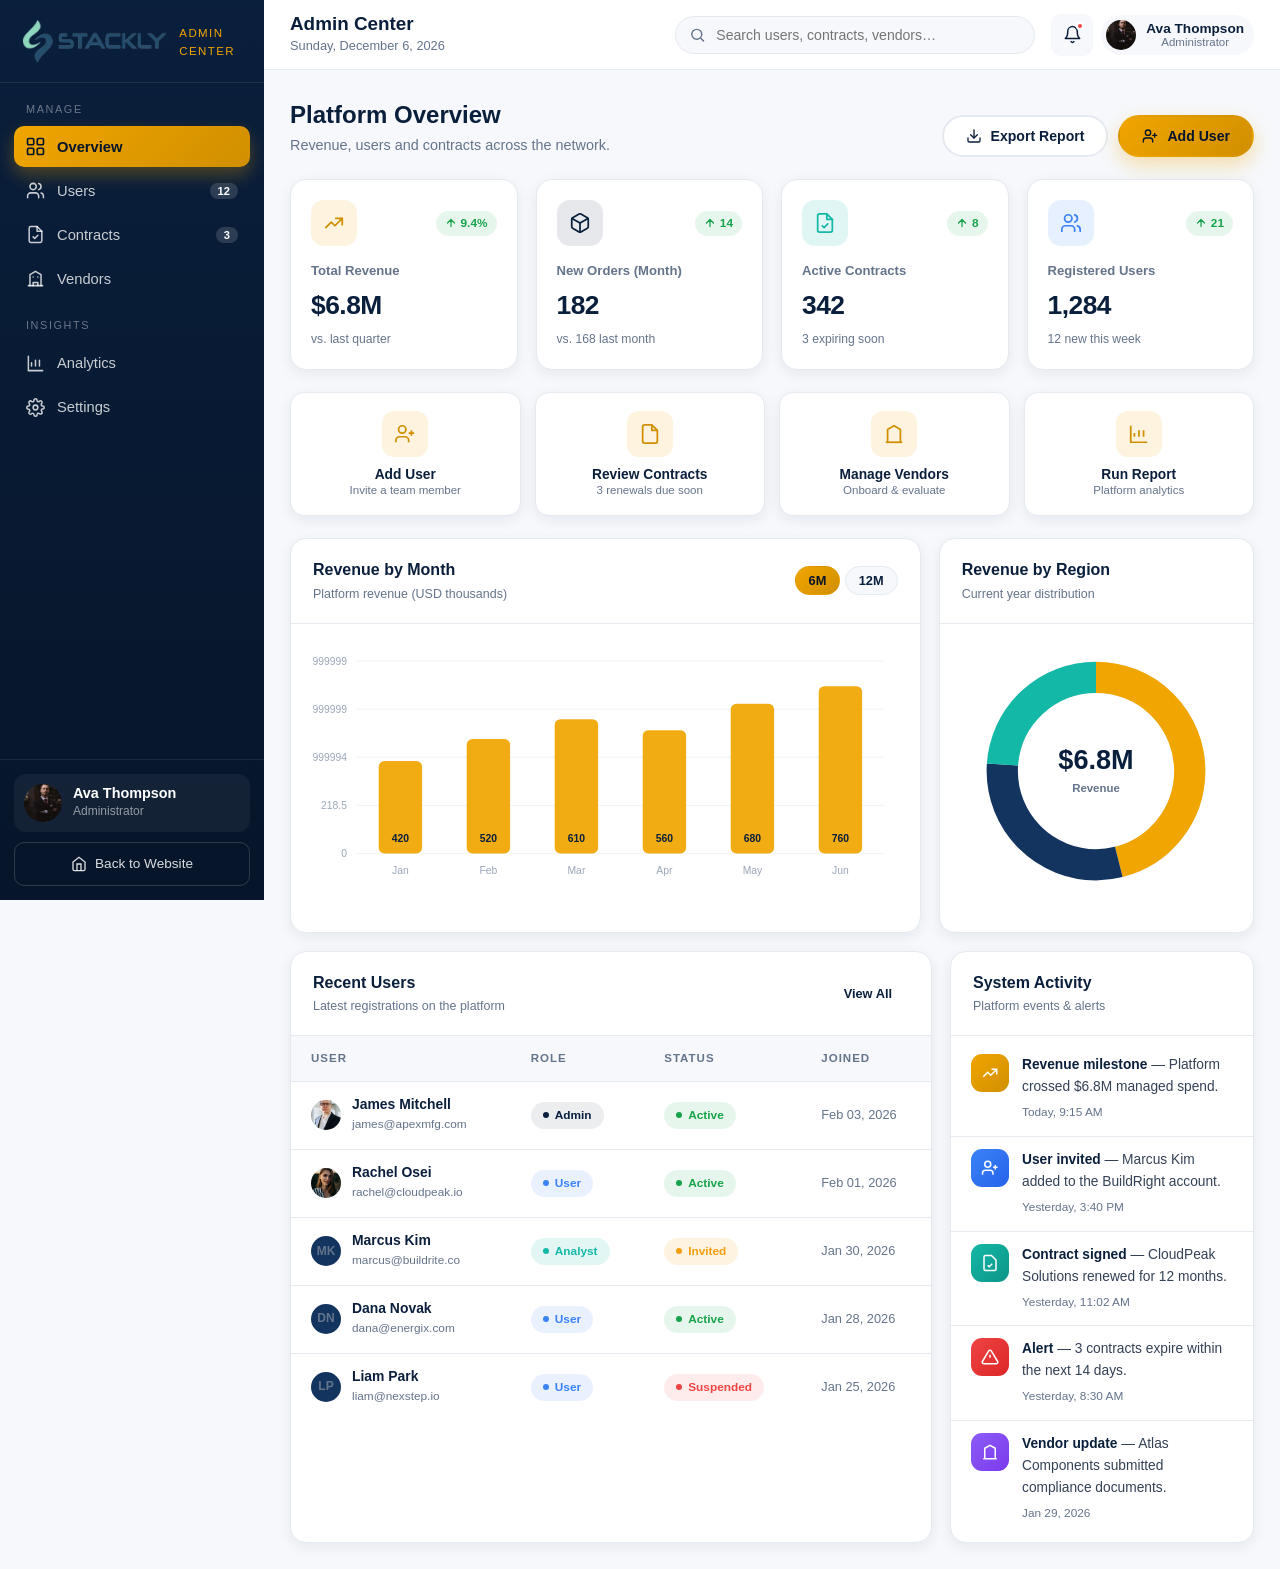
==== admin-dashboard.html @ 4edb1f7b "Add files via upload" ====
<!DOCTYPE html>
<html lang="en">
<head>
  <meta charset="UTF-8">
  <meta name="viewport" content="width=device-width, initial-scale=1.0">
  <title>Admin Dashboard | Stackly</title>
  <meta name="description" content="Stackly admin dashboard — manage users, contracts, vendors and platform analytics.">
  <link rel="stylesheet" href="css/dashboard.css">
</head>
<body class="dash-body" data-role="admin">

  <!-- ===== Sidebar ===== -->
  <aside class="dash-sidebar" id="sidebar">
    <a href="index.html" class="sidebar-brand">
      <img src="assets/logo.webp" alt="Stackly">
      <span class="brand-txt"><span>Admin Center</span></span>
    </a>

    <nav class="sidebar-scroll" aria-label="Admin navigation">
      <p class="side-nav-label">Manage</p>

      <button type="button" class="side-nav-item active" data-page="overview">
        <svg viewBox="0 0 24 24"><rect x="3" y="3" width="7" height="7" rx="1.5"/><rect x="14" y="3" width="7" height="7" rx="1.5"/><rect x="14" y="14" width="7" height="7" rx="1.5"/><rect x="3" y="14" width="7" height="7" rx="1.5"/></svg>
        Overview
      </button>

      <button type="button" class="side-nav-item" data-page="users">
        <svg viewBox="0 0 24 24"><path d="M16 21v-2a4 4 0 0 0-4-4H6a4 4 0 0 0-4 4v2"/><circle cx="9" cy="7" r="4"/><path d="M22 21v-2a4 4 0 0 0-3-3.87"/><path d="M16 3.13a4 4 0 0 1 0 7.75"/></svg>
        Users
        <span class="nav-badge">12</span>
      </button>

      <button type="button" class="side-nav-item" data-page="contracts">
        <svg viewBox="0 0 24 24"><path d="M14 2H6a2 2 0 0 0-2 2v16a2 2 0 0 0 2 2h12a2 2 0 0 0 2-2V8z"/><path d="M14 2v6h6"/><path d="M9 15l2 2 4-4"/></svg>
        Contracts
        <span class="nav-badge">3</span>
      </button>

      <button type="button" class="side-nav-item" data-page="vendors">
        <svg viewBox="0 0 24 24"><path d="M3 21h18"/><path d="M5 21V7l7-4 7 4v14"/><path d="M9 21v-4h6v4"/><path d="M9 10h.01M15 10h.01"/></svg>
        Vendors
      </button>

      <p class="side-nav-label">Insights</p>

      <button type="button" class="side-nav-item" data-page="analytics">
        <svg viewBox="0 0 24 24"><path d="M3 3v18h18"/><path d="M7 15v-4M12 15V8M17 15v-7"/></svg>
        Analytics
      </button>

      <button type="button" class="side-nav-item" data-page="settings">
        <svg viewBox="0 0 24 24"><circle cx="12" cy="12" r="3"/><path d="M19.4 15a1.65 1.65 0 0 0 .33 1.82l.06.06a2 2 0 1 1-2.83 2.83l-.06-.06a1.65 1.65 0 0 0-1.82-.33 1.65 1.65 0 0 0-1 1.51V21a2 2 0 1 1-4 0v-.09A1.65 1.65 0 0 0 9 19.4a1.65 1.65 0 0 0-1.82.33l-.06.06a2 2 0 1 1-2.83-2.83l.06-.06a1.65 1.65 0 0 0 .33-1.82 1.65 1.65 0 0 0-1.51-1H3a2 2 0 1 1 0-4h.09A1.65 1.65 0 0 0 4.6 9a1.65 1.65 0 0 0-.33-1.82l-.06-.06a2 2 0 1 1 2.83-2.83l.06.06a1.65 1.65 0 0 0 1.82.33H9a1.65 1.65 0 0 0 1-1.51V3a2 2 0 1 1 4 0v.09a1.65 1.65 0 0 0 1 1.51 1.65 1.65 0 0 0 1.82-.33l.06-.06a2 2 0 1 1 2.83 2.83l-.06.06a1.65 1.65 0 0 0-.33 1.82V9a1.65 1.65 0 0 0 1.51 1H21a2 2 0 1 1 0 4h-.09a1.65 1.65 0 0 0-1.51 1z"/></svg>
        Settings
      </button>
    </nav>

    <div class="sidebar-foot">
      <div class="sidebar-user">
        <span class="avatar"><img src="assets/team-3.webp" alt="Ava Thompson"></span>
        <div>
          <div class="u-name">Ava Thompson</div>
          <div class="u-role">Administrator</div>
        </div>
      </div>
      <a href="index.html" class="back-site">
        <svg viewBox="0 0 24 24"><path d="M3 9l9-7 9 7v11a2 2 0 0 1-2 2H5a2 2 0 0 1-2-2z"/><path d="M9 22V12h6v10"/></svg>
        Back to Website
      </a>
    </div>
  </aside>
  <div class="sidebar-backdrop" id="sidebarBackdrop"></div>

  <!-- ===== Main ===== -->
  <div class="dash-main">

    <!-- ===== Topbar ===== -->
    <header class="dash-topbar">
      <button type="button" class="topbar-menu-btn" id="menuToggle" aria-label="Toggle menu">
        <svg viewBox="0 0 24 24"><path d="M3 6h18M3 12h18M3 18h18"/></svg>
      </button>

      <div class="topbar-title">
        <h1>Admin Center</h1>
        <p id="todayDate">Platform management &amp; oversight.</p>
      </div>

      <div class="topbar-search">
        <svg viewBox="0 0 24 24"><circle cx="11" cy="11" r="7"/><path d="m21 21-4.35-4.35"/></svg>
        <input type="text" placeholder="Search users, contracts, vendors&hellip;">
      </div>

      <div class="topbar-actions">

        <div class="dropdown">
          <button type="button" class="icon-btn" data-dropdown="notifDropdown" aria-label="Notifications">
            <svg viewBox="0 0 24 24"><path d="M18 8a6 6 0 0 0-12 0c0 7-3 9-3 9h18s-3-2-3-9"/><path d="M13.73 21a2 2 0 0 1-3.46 0"/></svg>
            <span class="dot-indicator"></span>
          </button>

          <div class="dropdown-panel" id="notifDropdown">
            <div class="dropdown-head">
              <b>Notifications</b>
              <button type="button">Mark all read</button>
            </div>
            <div class="dropdown-list">
              <div class="dropdown-item">
                <span class="d-icon red"><svg viewBox="0 0 24 24" fill="none" stroke="currentColor" stroke-width="2.5" stroke-linecap="round" stroke-linejoin="round" aria-hidden="true"><circle cx="12" cy="12" r="9"/><path d="M12 8v4M12 16h.01"/></svg></span>
                <div class="d-text"><p>3 contracts expiring soon</p><span>Renewal within the next 14 days.</span></div>
                <span class="d-time">1h ago</span>
              </div>
              <div class="dropdown-item">
                <span class="d-icon gold"><svg viewBox="0 0 24 24" fill="currentColor" stroke="currentColor" stroke-width="0" stroke-linecap="round" stroke-linejoin="round" aria-hidden="true"><path d="M12 17.27 18.18 21l-1.64-7.03L22 9.24l-7.19-.61L12 2 9.19 8.63 2 9.24l5.46 4.73L5.82 21z"/></svg></span>
                <div class="d-text"><p>12 new user signups</p><span>Two requested Admin access.</span></div>
                <span class="d-time">4h ago</span>
              </div>
              <div class="dropdown-item">
                <span class="d-icon blue"><svg viewBox="0 0 24 24" fill="none" stroke="currentColor" stroke-width="2.5" stroke-linecap="round" stroke-linejoin="round" aria-hidden="true"><circle cx="12" cy="12" r="9"/><path d="M12 8v4M12 16h.01"/></svg></span>
                <div class="d-text"><p>Vendor review pending</p><span>Atlas Components submitted documents.</span></div>
                <span class="d-time">8h ago</span>
              </div>
              <div class="dropdown-item">
                <span class="d-icon teal"><svg viewBox="0 0 24 24" fill="none" stroke="currentColor" stroke-width="3" stroke-linecap="round" stroke-linejoin="round" aria-hidden="true"><path d="M20 6 9 17l-5-5"/></svg></span>
                <div class="d-text"><p>Weekly report generated</p><span>Revenue summary is ready to view.</span></div>
                <span class="d-time">1d ago</span>
              </div>
            </div>
            <div class="dropdown-foot"><a href="#" data-page="analytics">Open analytics</a></div>
          </div>
        </div>

        <div class="dropdown">
          <button type="button" class="profile-btn" data-dropdown="profileDropdown" aria-label="Account menu">
            <span class="avatar sm"><img src="assets/team-3.webp" alt="Ava Thompson"></span>
            <span>
              <span class="p-name">Ava Thompson</span>
              <span class="p-role" style="display:block;">Administrator</span>
            </span>
          </button>

          <div class="dropdown-panel profile-menu" id="profileDropdown">
            <button type="button" class="profile-menu-item" data-page="settings">
              <svg viewBox="0 0 24 24"><circle cx="12" cy="8" r="4"/><path d="M4 21c0-4 3.6-6 8-6s8 2 8 6"/></svg>
              My Profile
            </button>
            <button type="button" class="profile-menu-item" data-open-modal="addUserModal">
              <svg viewBox="0 0 24 24"><circle cx="12" cy="12" r="10"/><path d="M12 8v8M8 12h8"/></svg>
              Add User
            </button>
            <button type="button" class="profile-menu-item" data-page="users">
              <svg viewBox="0 0 24 24"><path d="M16 21v-2a4 4 0 0 0-4-4H6a4 4 0 0 0-4 4v2"/><circle cx="9" cy="7" r="4"/><path d="M19 8v6M22 11h-6"/></svg>
              Manage Users
            </button>
            <button type="button" class="profile-menu-item danger" data-logout>
              <svg viewBox="0 0 24 24"><path d="M9 21H5a2 2 0 0 1-2-2V5a2 2 0 0 1 2-2h4"/><path d="M16 17l5-5-5-5"/><path d="M21 12H9"/></svg>
              Sign Out
            </button>
          </div>
        </div>

      </div>
    </header>

    <!-- ===== Content ===== -->
    <main class="dash-content">

      <!-- ========== OVERVIEW ========== -->
      <section class="dash-page active" id="overview">
        <div class="page-head">
          <div>
            <h2>Platform Overview</h2>
            <p>Revenue, users and contracts across the network.</p>
          </div>
          <div class="page-head-actions">
            <button type="button" class="btn btn-outline">
              <svg viewBox="0 0 24 24"><path d="M21 15v4a2 2 0 0 1-2 2H5a2 2 0 0 1-2-2v-4"/><path d="M7 10l5 5 5-5"/><path d="M12 15V3"/></svg>
              Export Report
            </button>
            <button type="button" class="btn btn-gold" data-open-modal="addUserModal">
              <svg viewBox="0 0 24 24"><path d="M16 21v-2a4 4 0 0 0-4-4H6a4 4 0 0 0-4 4v2"/><circle cx="9" cy="7" r="4"/><path d="M19 8v6M22 11h-6"/></svg>
              Add User
            </button>
          </div>
        </div>

        <!-- KPI cards -->
        <div class="kpi-grid">
          <div class="kpi-card">
            <div class="k-top">
              <span class="kpi-ic gold"><svg viewBox="0 0 24 24"><path d="M3 17l6-6 4 4 8-8"/><path d="M14 7h7v7"/></svg></span>
              <span class="kpi-trend up"><svg viewBox="0 0 24 24" fill="none" stroke="currentColor" stroke-width="2.5" stroke-linecap="round" stroke-linejoin="round" aria-hidden="true"><path d="M12 19V5M5 12l7-7 7 7"/></svg> 9.4%</span>
            </div>
            <div class="k-label">Total Revenue</div>
            <div class="k-value counter" data-target="6.8" data-decimals="1" data-prefix="$" data-suffix="M">0</div>
            <div class="k-sub">vs. last quarter</div>
          </div>

          <div class="kpi-card">
            <div class="k-top">
              <span class="kpi-ic navy"><svg viewBox="0 0 24 24"><path d="M21 8a2 2 0 0 0-1-1.73l-7-4a2 2 0 0 0-2 0l-7 4A2 2 0 0 0 3 8v8a2 2 0 0 0 1 1.73l7 4a2 2 0 0 0 2 0l7-4A2 2 0 0 0 21 16z"/><path d="M3.27 6.96 12 12.01l8.73-5.05"/><path d="M12 22.08V12"/></svg></span>
              <span class="kpi-trend up"><svg viewBox="0 0 24 24" fill="none" stroke="currentColor" stroke-width="2.5" stroke-linecap="round" stroke-linejoin="round" aria-hidden="true"><path d="M12 19V5M5 12l7-7 7 7"/></svg> 14</span>
            </div>
            <div class="k-label">New Orders (Month)</div>
            <div class="k-value counter" data-target="182">0</div>
            <div class="k-sub">vs. 168 last month</div>
          </div>

          <div class="kpi-card">
            <div class="k-top">
              <span class="kpi-ic teal"><svg viewBox="0 0 24 24"><path d="M14 2H6a2 2 0 0 0-2 2v16a2 2 0 0 0 2 2h12a2 2 0 0 0 2-2V8z"/><path d="M14 2v6h6"/><path d="M9 15l2 2 4-4"/></svg></span>
              <span class="kpi-trend up"><svg viewBox="0 0 24 24" fill="none" stroke="currentColor" stroke-width="2.5" stroke-linecap="round" stroke-linejoin="round" aria-hidden="true"><path d="M12 19V5M5 12l7-7 7 7"/></svg> 8</span>
            </div>
            <div class="k-label">Active Contracts</div>
            <div class="k-value counter" data-target="342">0</div>
            <div class="k-sub">3 expiring soon</div>
          </div>

          <div class="kpi-card">
            <div class="k-top">
              <span class="kpi-ic blue"><svg viewBox="0 0 24 24"><path d="M16 21v-2a4 4 0 0 0-4-4H6a4 4 0 0 0-4 4v2"/><circle cx="9" cy="7" r="4"/><path d="M22 21v-2a4 4 0 0 0-3-3.87"/><path d="M16 3.13a4 4 0 0 1 0 7.75"/></svg></span>
              <span class="kpi-trend up"><svg viewBox="0 0 24 24" fill="none" stroke="currentColor" stroke-width="2.5" stroke-linecap="round" stroke-linejoin="round" aria-hidden="true"><path d="M12 19V5M5 12l7-7 7 7"/></svg> 21</span>
            </div>
            <div class="k-label">Registered Users</div>
            <div class="k-value counter" data-target="1284">0</div>
            <div class="k-sub">12 new this week</div>
          </div>
        </div>

        <!-- Quick actions -->
        <div class="quick-actions">
          <button type="button" class="qa-btn" data-open-modal="addUserModal">
            <span class="qa-ic"><svg viewBox="0 0 24 24"><path d="M16 21v-2a4 4 0 0 0-4-4H6a4 4 0 0 0-4 4v2"/><circle cx="9" cy="7" r="4"/><path d="M19 8v6M22 11h-6"/></svg></span>
            <b>Add User</b>
            <span>Invite a team member</span>
          </button>
          <button type="button" class="qa-btn" data-page="contracts">
            <span class="qa-ic"><svg viewBox="0 0 24 24"><path d="M14 2H6a2 2 0 0 0-2 2v16a2 2 0 0 0 2 2h12a2 2 0 0 0 2-2V8z"/><path d="M14 2v6h6"/></svg></span>
            <b>Review Contracts</b>
            <span>3 renewals due soon</span>
          </button>
          <button type="button" class="qa-btn" data-page="vendors">
            <span class="qa-ic"><svg viewBox="0 0 24 24"><path d="M3 21h18"/><path d="M5 21V7l7-4 7 4v14"/></svg></span>
            <b>Manage Vendors</b>
            <span>Onboard &amp; evaluate</span>
          </button>
          <button type="button" class="qa-btn" data-page="analytics">
            <span class="qa-ic"><svg viewBox="0 0 24 24"><path d="M3 3v18h18"/><path d="M7 15v-4M12 15V8M17 15v-7"/></svg></span>
            <b>Run Report</b>
            <span>Platform analytics</span>
          </button>
        </div>

        <!-- Charts row -->
        <div class="grid-2">
          <div class="card">
            <div class="card-head">
              <div>
                <h3>Revenue by Month</h3>
                <div class="sub">Platform revenue (USD thousands)</div>
              </div>
              <div>
                <button type="button" class="chip active" data-chart="bar" data-range="adminRevenue6m">6M</button>
                <button type="button" class="chip" data-chart="bar" data-range="adminRevenue12m">12M</button>
              </div>
            </div>
            <div class="card-body">
              <div class="chart-box">
                <div class="chart-bar" data-js data-color="#f0a500"></div>
              </div>
            </div>
          </div>

          <div class="card">
            <div class="card-head">
              <div>
                <h3>Revenue by Region</h3>
                <div class="sub">Current year distribution</div>
              </div>
            </div>
            <div class="card-body">
              <div class="chart-box" style="text-align:center;">
                <div class="chart-donut" data-js data-dataset="regions" data-center-title="Revenue" data-center-value="$6.8M" style="max-width:250px;margin:0 auto;"></div>
                <div class="chart-legend" data-js-legend></div>
              </div>
            </div>
          </div>
        </div>

        <!-- Recent users + activity -->
        <div class="grid-2 mt-18">
          <div class="card">
            <div class="card-head">
              <div>
                <h3>Recent Users</h3>
                <div class="sub">Latest registrations on the platform</div>
              </div>
              <button type="button" class="btn btn-ghost btn-sm" data-page="users">View All</button>
            </div>
            <div class="table-wrap">
              <table class="data-table">
                <thead>
                  <tr><th>User</th><th>Role</th><th>Status</th><th>Joined</th></tr>
                </thead>
                <tbody>
                  <tr><td><div class="cell-user"><span class="avatar sm"><img src="assets/team-2.webp" alt="James Mitchell"></span><div><b>James Mitchell</b><span>james@apexmfg.com</span></div></div></td><td><span class="badge navy">Admin</span></td><td><span class="badge green">Active</span></td><td class="cell-muted">Feb 03, 2026</td></tr>
                  <tr><td><div class="cell-user"><span class="avatar sm"><img src="assets/team-4.webp" alt="Rachel Osei"></span><div><b>Rachel Osei</b><span>rachel@cloudpeak.io</span></div></div></td><td><span class="badge blue">User</span></td><td><span class="badge green">Active</span></td><td class="cell-muted">Feb 01, 2026</td></tr>
                  <tr><td><div class="cell-user"><span class="avatar sm" style="background:var(--navy-light);">MK</span><div><b>Marcus Kim</b><span>marcus@buildrite.co</span></div></div></td><td><span class="badge teal">Analyst</span></td><td><span class="badge amber">Invited</span></td><td class="cell-muted">Jan 30, 2026</td></tr>
                  <tr><td><div class="cell-user"><span class="avatar sm" style="background:var(--navy-light);">DN</span><div><b>Dana Novak</b><span>dana@energix.com</span></div></div></td><td><span class="badge blue">User</span></td><td><span class="badge green">Active</span></td><td class="cell-muted">Jan 28, 2026</td></tr>
                  <tr><td><div class="cell-user"><span class="avatar sm" style="background:var(--navy-light);">LP</span><div><b>Liam Park</b><span>liam@nexstep.io</span></div></div></td><td><span class="badge blue">User</span></td><td><span class="badge red">Suspended</span></td><td class="cell-muted">Jan 25, 2026</td></tr>
                </tbody>
              </table>
            </div>
          </div>

          <div class="card">
            <div class="card-head">
              <div>
                <h3>System Activity</h3>
                <div class="sub">Platform events &amp; alerts</div>
              </div>
            </div>
            <div class="activity-list">
              <div class="activity-item">
                <span class="a-ic" style="background:linear-gradient(135deg,#f0a500,#d18f00);"><svg viewBox="0 0 24 24"><path d="M3 17l6-6 4 4 8-8"/><path d="M14 7h7v7"/></svg></span>
                <div><p><b>Revenue milestone</b> &mdash; Platform crossed $6.8M managed spend.</p><span class="a-time">Today, 9:15 AM</span></div>
              </div>
              <div class="activity-item">
                <span class="a-ic" style="background:linear-gradient(135deg,#3b82f6,#2563eb);"><svg viewBox="0 0 24 24"><path d="M16 21v-2a4 4 0 0 0-4-4H6a4 4 0 0 0-4 4v2"/><circle cx="9" cy="7" r="4"/><path d="M19 8v6M22 11h-6"/></svg></span>
                <div><p><b>User invited</b> &mdash; Marcus Kim added to the BuildRight account.</p><span class="a-time">Yesterday, 3:40 PM</span></div>
              </div>
              <div class="activity-item">
                <span class="a-ic" style="background:linear-gradient(135deg,#14b8a6,#0d9488);"><svg viewBox="0 0 24 24"><path d="M14 2H6a2 2 0 0 0-2 2v16a2 2 0 0 0 2 2h12a2 2 0 0 0 2-2V8z"/><path d="M9 15l2 2 4-4"/></svg></span>
                <div><p><b>Contract signed</b> &mdash; CloudPeak Solutions renewed for 12 months.</p><span class="a-time">Yesterday, 11:02 AM</span></div>
              </div>
              <div class="activity-item">
                <span class="a-ic" style="background:linear-gradient(135deg,#ef4444,#dc2626);"><svg viewBox="0 0 24 24"><path d="M12 9v4m0 4h.01M10.29 3.86 1.82 18a2 2 0 0 0 1.71 3h16.94a2 2 0 0 0 1.71-3L13.71 3.86a2 2 0 0 0-3.42 0z"/></svg></span>
                <div><p><b>Alert</b> &mdash; 3 contracts expire within the next 14 days.</p><span class="a-time">Yesterday, 8:30 AM</span></div>
              </div>
              <div class="activity-item">
                <span class="a-ic" style="background:linear-gradient(135deg,#8b5cf6,#7c3aed);"><svg viewBox="0 0 24 24"><path d="M3 21h18"/><path d="M5 21V7l7-4 7 4v14"/></svg></span>
                <div><p><b>Vendor update</b> &mdash; Atlas Components submitted compliance documents.</p><span class="a-time">Jan 29, 2026</span></div>
              </div>
            </div>
          </div>
        </div>
      </section>

      <!-- ========== USERS ========== -->
      <section class="dash-page" id="users">
        <div class="page-head">
          <div>
            <h2>Users</h2>
            <p>Manage accounts, roles and access.</p>
          </div>
          <div class="page-head-actions">
            <button type="button" class="btn btn-gold" data-open-modal="addUserModal">
              <svg viewBox="0 0 24 24"><path d="M16 21v-2a4 4 0 0 0-4-4H6a4 4 0 0 0-4 4v2"/><circle cx="9" cy="7" r="4"/><path d="M19 8v6M22 11h-6"/></svg>
              Add User
            </button>
          </div>
        </div>

        <div class="card">
          <div class="table-toolbar">
            <div class="search-box">
              <svg viewBox="0 0 24 24"><circle cx="11" cy="11" r="7"/><path d="m21 21-4.35-4.35"/></svg>
              <input type="text" class="js-table-search" placeholder="Search users&hellip;">
            </div>
            <select class="filter-select js-table-filter">
              <option value="">All roles</option>
              <option value="admin">Admin</option>
              <option value="user">User</option>
              <option value="analyst">Analyst</option>
            </select>
            <select class="filter-select js-table-filter">
              <option value="">All statuses</option>
              <option value="active">Active</option>
              <option value="invited">Invited</option>
              <option value="suspended">Suspended</option>
            </select>
            <span class="js-page-info" style="margin-left:auto;font-size:.8rem;color:var(--text-light);"></span>
          </div>

          <div class="table-wrap">
            <table class="data-table" id="usersTable" data-table="users" data-page-size="50">
              <thead>
                <tr><th>User</th><th>Role</th><th>Company</th><th>Status</th><th>Joined</th><th style="text-align:right;">Actions</th></tr>
              </thead>
              <tbody>
                <tr data-filter="admin active" data-search="ava thompson ava@stackly.com stackly administrator">
                  <td><div class="cell-user"><span class="avatar sm"><img src="assets/team-3.webp" alt="Ava Thompson"></span><div><b>Ava Thompson</b><span>ava@stackly.com</span></div></div></td>
                  <td><span class="badge navy">Admin</span></td>
                  <td class="cell-muted">Stackly</td>
                  <td><span class="badge green">Active</span></td>
                  <td class="cell-muted">Jan 05, 2026</td>
                  <td style="text-align:right;"><div class="row" style="justify-content:flex-end;"><button type="button" class="btn btn-outline btn-sm" data-action="edit" data-modal="editUserModal">Edit</button><button type="button" class="btn btn-ghost btn-sm" data-action="delete" data-label="user">Delete</button></div></td>
                </tr>
                <tr data-filter="user active" data-search="james mitchell james@apexmfg.com apex manufacturing procurement">
                  <td><div class="cell-user"><span class="avatar sm"><img src="assets/team-2.webp" alt="James Mitchell"></span><div><b>James Mitchell</b><span>james@apexmfg.com</span></div></div></td>
                  <td><span class="badge navy">Admin</span></td>
                  <td class="cell-muted">Apex Manufacturing</td>
                  <td><span class="badge green">Active</span></td>
                  <td class="cell-muted">Feb 03, 2026</td>
                  <td style="text-align:right;"><div class="row" style="justify-content:flex-end;"><button type="button" class="btn btn-outline btn-sm" data-action="edit" data-modal="editUserModal">Edit</button><button type="button" class="btn btn-ghost btn-sm" data-action="delete" data-label="user">Delete</button></div></td>
                </tr>
                <tr data-filter="user active" data-search="rachel osei rachel@cloudpeak.io cloudpeak procurement">
                  <td><div class="cell-user"><span class="avatar sm"><img src="assets/team-4.webp" alt="Rachel Osei"></span><div><b>Rachel Osei</b><span>rachel@cloudpeak.io</span></div></div></td>
                  <td><span class="badge blue">User</span></td>
                  <td class="cell-muted">CloudPeak</td>
                  <td><span class="badge green">Active</span></td>
                  <td class="cell-muted">Feb 01, 2026</td>
                  <td style="text-align:right;"><div class="row" style="justify-content:flex-end;"><button type="button" class="btn btn-outline btn-sm" data-action="edit" data-modal="editUserModal">Edit</button><button type="button" class="btn btn-ghost btn-sm" data-action="delete" data-label="user">Delete</button></div></td>
                </tr>
                <tr data-filter="analyst invited" data-search="marcus kim marcus@buildrite.co buildright analyst">
                  <td><div class="cell-user"><span class="avatar sm" style="background:var(--navy-light);">MK</span><div><b>Marcus Kim</b><span>marcus@buildrite.co</span></div></div></td>
                  <td><span class="badge teal">Analyst</span></td>
                  <td class="cell-muted">BuildRight</td>
                  <td><span class="badge amber">Invited</span></td>
                  <td class="cell-muted">Jan 30, 2026</td>
                  <td style="text-align:right;"><div class="row" style="justify-content:flex-end;"><button type="button" class="btn btn-outline btn-sm" data-action="edit" data-modal="editUserModal">Edit</button><button type="button" class="btn btn-ghost btn-sm" data-action="delete" data-label="user">Delete</button></div></td>
                </tr>
                <tr data-filter="user active" data-search="dana novak dana@energix.com energix energy">
                  <td><div class="cell-user"><span class="avatar sm" style="background:var(--navy-light);">DN</span><div><b>Dana Novak</b><span>dana@energix.com</span></div></div></td>
                  <td><span class="badge blue">User</span></td>
                  <td class="cell-muted">Energix</td>
                  <td><span class="badge green">Active</span></td>
                  <td class="cell-muted">Jan 28, 2026</td>
                  <td style="text-align:right;"><div class="row" style="justify-content:flex-end;"><button type="button" class="btn btn-outline btn-sm" data-action="edit" data-modal="editUserModal">Edit</button><button type="button" class="btn btn-ghost btn-sm" data-action="delete" data-label="user">Delete</button></div></td>
                </tr>
                <tr data-filter="user suspended" data-search="liam park liam@nexstep.io nexstep">
                  <td><div class="cell-user"><span class="avatar sm" style="background:var(--navy-light);">LP</span><div><b>Liam Park</b><span>liam@nexstep.io</span></div></div></td>
                  <td><span class="badge blue">User</span></td>
                  <td class="cell-muted">NexStep</td>
                  <td><span class="badge red">Suspended</span></td>
                  <td class="cell-muted">Jan 25, 2026</td>
                  <td style="text-align:right;"><div class="row" style="justify-content:flex-end;"><button type="button" class="btn btn-outline btn-sm" data-action="edit" data-modal="editUserModal">Edit</button><button type="button" class="btn btn-ghost btn-sm" data-action="delete" data-label="user">Delete</button></div></td>
                </tr>
                <tr data-filter="user active" data-search="sofia rossi sofia@terraform.it terraform">
                  <td><div class="cell-user"><span class="avatar sm" style="background:var(--navy-light);">SR</span><div><b>Sofia Rossi</b><span>sofia@terraform.it</span></div></div></td>
                  <td><span class="badge blue">User</span></td>
                  <td class="cell-muted">Terraform</td>
                  <td><span class="badge green">Active</span></td>
                  <td class="cell-muted">Jan 22, 2026</td>
                  <td style="text-align:right;"><div class="row" style="justify-content:flex-end;"><button type="button" class="btn btn-outline btn-sm" data-action="edit" data-modal="editUserModal">Edit</button><button type="button" class="btn btn-ghost btn-sm" data-action="delete" data-label="user">Delete</button></div></td>
                </tr>
                <tr data-filter="analyst active" data-search="noah walsh noah@logistx.com logistx analyst">
                  <td><div class="cell-user"><span class="avatar sm" style="background:var(--navy-light);">NW</span><div><b>Noah Walsh</b><span>noah@logistx.com</span></div></div></td>
                  <td><span class="badge teal">Analyst</span></td>
                  <td class="cell-muted">LogistX</td>
                  <td><span class="badge green">Active</span></td>
                  <td class="cell-muted">Jan 20, 2026</td>
                  <td style="text-align:right;"><div class="row" style="justify-content:flex-end;"><button type="button" class="btn btn-outline btn-sm" data-action="edit" data-modal="editUserModal">Edit</button><button type="button" class="btn btn-ghost btn-sm" data-action="delete" data-label="user">Delete</button></div></td>
                </tr>
              </tbody>
            </table>
          </div>
          <div class="empty-state js-table-empty" style="display:none;">
            <div class="e-ic"><svg viewBox="0 0 24 24"><circle cx="11" cy="11" r="7"/><path d="m21 21-4.35-4.35"/></svg></div>
            <b>No matching users</b>
            <p>Try adjusting your search or filter to find what you&rsquo;re looking for.</p>
          </div>
          <div class="pagination js-pagination"></div>
        </div>
      </section>

      <!-- ========== CONTRACTS ========== -->
      <section class="dash-page" id="contracts">
        <div class="page-head">
          <div>
            <h2>Contracts</h2>
            <p>Track contract value, renewals and status.</p>
          </div>
          <div class="page-head-actions">
            <button type="button" class="btn btn-gold" data-action="toast" data-toast="Contract creation wizard opened.">New Contract</button>
          </div>
        </div>

        <div class="card">
          <div class="table-toolbar">
            <div class="search-box">
              <svg viewBox="0 0 24 24"><circle cx="11" cy="11" r="7"/><path d="m21 21-4.35-4.35"/></svg>
              <input type="text" class="js-table-search" placeholder="Search contracts&hellip;">
            </div>
            <select class="filter-select js-table-filter">
              <option value="">All statuses</option>
              <option value="active">Active</option>
              <option value="expiring">Expiring</option>
              <option value="expired">Expired</option>
              <option value="draft">Draft</option>
            </select>
            <span class="js-page-info" style="margin-left:auto;font-size:.8rem;color:var(--text-light);"></span>
          </div>

          <div class="table-wrap">
            <table class="data-table" data-table="contracts" data-page-size="50">
              <thead>
                <tr><th>Contract</th><th>Vendor</th><th>Value</th><th>Start Date</th><th>Renewal</th><th>Status</th><th style="text-align:right;">Action</th></tr>
              </thead>
              <tbody>
                <tr data-filter="active" data-search="ct-2041 software licensing agreement cloudpeak solutions active">
                  <td><b class="cell-strong">CT-2041 Software Licensing</b></td>
                  <td class="cell-muted">CloudPeak Solutions</td>
                  <td class="cell-strong">$420,000</td>
                  <td class="cell-muted">Feb 01, 2026</td>
                  <td class="cell-muted">Feb 01, 2027</td>
                  <td><span class="badge green">Active</span></td>
                  <td style="text-align:right;"><button type="button" class="btn btn-outline btn-sm" data-action="toast" data-toast="Opening contract CT-2041.">View</button></td>
                </tr>
                <tr data-filter="expiring" data-search="ct-2038 steel supply agreement meridian steel expiring">
                  <td><b class="cell-strong">CT-2038 Steel Supply</b></td>
                  <td class="cell-muted">Meridian Steel</td>
                  <td class="cell-strong">$1,250,000</td>
                  <td class="cell-muted">Jan 15, 2025</td>
                  <td class="cell-muted">Feb 24, 2026</td>
                  <td><span class="badge amber">Expiring</span></td>
                  <td style="text-align:right;"><button type="button" class="btn btn-navy btn-sm" data-action="toast" data-toast="Renewal workflow started for CT-2038.">Renew</button></td>
                </tr>
                <tr data-filter="active" data-search="ct-2036 freight services novafreight logistics active">
                  <td><b class="cell-strong">CT-2036 Freight Services</b></td>
                  <td class="cell-muted">NovaFreight Logistics</td>
                  <td class="cell-strong">$380,000</td>
                  <td class="cell-muted">Mar 01, 2025</td>
                  <td class="cell-muted">Mar 01, 2026</td>
                  <td><span class="badge green">Active</span></td>
                  <td style="text-align:right;"><button type="button" class="btn btn-outline btn-sm" data-action="toast" data-toast="Opening contract CT-2036.">View</button></td>
                </tr>
                <tr data-filter="expired" data-search="ct-2031 packaging supply brightpack packaging expired">
                  <td><b class="cell-strong">CT-2031 Packaging Supply</b></td>
                  <td class="cell-muted">BrightPack Packaging</td>
                  <td class="cell-strong">$210,000</td>
                  <td class="cell-muted">Nov 10, 2024</td>
                  <td class="cell-muted">Nov 10, 2025</td>
                  <td><span class="badge red">Expired</span></td>
                  <td style="text-align:right;"><button type="button" class="btn btn-navy btn-sm" data-action="toast" data-toast="Renegotiation with BrightPack started.">Renegotiate</button></td>
                </tr>
                <tr data-filter="draft" data-search="ct-2042 medical supplies vitalmed supply draft">
                  <td><b class="cell-strong">CT-2042 Medical Supplies</b></td>
                  <td class="cell-muted">VitalMed Supply</td>
                  <td class="cell-strong">$150,000</td>
                  <td class="cell-muted">&mdash;</td>
                  <td class="cell-muted">&mdash;</td>
                  <td><span class="badge navy">Draft</span></td>
                  <td style="text-align:right;"><button type="button" class="btn btn-outline btn-sm" data-action="toast" data-toast="Editing draft contract CT-2042.">Edit</button></td>
                </tr>
                <tr data-filter="active" data-search="ct-2039 electronics components atlas components active">
                  <td><b class="cell-strong">CT-2039 Electronics Components</b></td>
                  <td class="cell-muted">Atlas Components</td>
                  <td class="cell-strong">$680,000</td>
                  <td class="cell-muted">Jun 01, 2025</td>
                  <td class="cell-muted">Jun 01, 2026</td>
                  <td><span class="badge green">Active</span></td>
                  <td style="text-align:right;"><button type="button" class="btn btn-outline btn-sm" data-action="toast" data-toast="Opening contract CT-2039.">View</button></td>
                </tr>
                <tr data-filter="active" data-search="ct-2040 it hardware dell stackly active">
                  <td><b class="cell-strong">CT-2040 IT Hardware</b></td>
                  <td class="cell-muted">Dell Technologies</td>
                  <td class="cell-strong">$540,000</td>
                  <td class="cell-muted">Sep 15, 2025</td>
                  <td class="cell-muted">Sep 15, 2026</td>
                  <td><span class="badge green">Active</span></td>
                  <td style="text-align:right;"><button type="button" class="btn btn-outline btn-sm" data-action="toast" data-toast="Opening contract CT-2040.">View</button></td>
                </tr>
                <tr data-filter="expiring" data-search="ct-2035 marketing agency retainer creative lab expiring">
                  <td><b class="cell-strong">CT-2035 Marketing Retainer</b></td>
                  <td class="cell-muted">Creative Lab Agency</td>
                  <td class="cell-strong">$96,000</td>
                  <td class="cell-muted">Feb 20, 2025</td>
                  <td class="cell-muted">Feb 20, 2026</td>
                  <td><span class="badge amber">Expiring</span></td>
                  <td style="text-align:right;"><button type="button" class="btn btn-navy btn-sm" data-action="toast" data-toast="Renewal workflow started for CT-2035.">Renew</button></td>
                </tr>
              </tbody>
            </table>
          </div>
          <div class="empty-state js-table-empty" style="display:none;">
            <div class="e-ic"><svg viewBox="0 0 24 24"><circle cx="11" cy="11" r="7"/><path d="m21 21-4.35-4.35"/></svg></div>
            <b>No matching contracts</b>
            <p>Try adjusting your search or filter to find what you&rsquo;re looking for.</p>
          </div>
          <div class="pagination js-pagination"></div>
        </div>
      </section>

      <!-- ========== VENDORS ========== -->
      <section class="dash-page" id="vendors">
        <div class="page-head">
          <div>
            <h2>Vendors</h2>
            <p>Evaluate supplier performance and compliance.</p>
          </div>
          <div class="page-head-actions">
            <button type="button" class="btn btn-gold" data-action="toast" data-toast="Vendor onboarding workflow started.">Onboard Vendor</button>
          </div>
        </div>

        <div class="card">
          <div class="table-toolbar">
            <div class="search-box">
              <svg viewBox="0 0 24 24"><circle cx="11" cy="11" r="7"/><path d="m21 21-4.35-4.35"/></svg>
              <input type="text" class="js-table-search" placeholder="Search vendors&hellip;">
            </div>
            <select class="filter-select js-table-filter">
              <option value="">All statuses</option>
              <option value="active">Active</option>
              <option value="review">Under Review</option>
              <option value="suspended">Suspended</option>
            </select>
            <span class="js-page-info" style="margin-left:auto;font-size:.8rem;color:var(--text-light);"></span>
          </div>

          <div class="table-wrap">
            <table class="data-table" data-table="vendors" data-page-size="50">
              <thead>
                <tr><th>Vendor</th><th style="width:200px;">Performance</th><th>On-Time</th><th>Contracts</th><th>Status</th><th style="text-align:right;">Actions</th></tr>
              </thead>
              <tbody>
                <tr data-filter="active" data-search="meridian steel raw materials active">
                  <td><div class="cell-user"><span class="avatar sm" style="background:linear-gradient(135deg,#f0a500,#d18f00);">MS</span><div><b>Meridian Steel</b><span>Raw Materials</span></div></div></td>
                  <td><div class="progress-row"><div class="progress" style="flex:1;"><div class="bar" style="width:92%;"></div></div><span class="pv">92%</span></div></td>
                  <td class="cell-muted">98%</td>
                  <td class="cell-strong">12</td>
                  <td><span class="badge green">Active</span></td>
                  <td style="text-align:right;"><div class="row" style="justify-content:flex-end;"><button type="button" class="btn btn-outline btn-sm" data-action="toast" data-toast="Opening Meridian Steel profile.">View</button><button type="button" class="btn btn-ghost btn-sm" data-action="delete" data-label="vendor">Delete</button></div></td>
                </tr>
                <tr data-filter="active" data-search="novafreight logistics logistics active">
                  <td><div class="cell-user"><span class="avatar sm" style="background:linear-gradient(135deg,#2dd4bf,#14b8a6);">NL</span><div><b>NovaFreight Logistics</b><span>Logistics</span></div></div></td>
                  <td><div class="progress-row"><div class="progress teal" style="flex:1;"><div class="bar" style="width:88%;"></div></div><span class="pv">88%</span></div></td>
                  <td class="cell-muted">96%</td>
                  <td class="cell-strong">9</td>
                  <td><span class="badge green">Active</span></td>
                  <td style="text-align:right;"><div class="row" style="justify-content:flex-end;"><button type="button" class="btn btn-outline btn-sm" data-action="toast" data-toast="Opening NovaFreight profile.">View</button><button type="button" class="btn btn-ghost btn-sm" data-action="delete" data-label="vendor">Delete</button></div></td>
                </tr>
                <tr data-filter="active" data-search="cloudpeak solutions technology active">
                  <td><div class="cell-user"><span class="avatar sm" style="background:linear-gradient(135deg,#12345f,#0a1f3c);">CS</span><div><b>CloudPeak Solutions</b><span>Technology</span></div></div></td>
                  <td><div class="progress-row"><div class="progress" style="flex:1;"><div class="bar" style="width:95%;"></div></div><span class="pv">95%</span></div></td>
                  <td class="cell-muted">99%</td>
                  <td class="cell-strong">7</td>
                  <td><span class="badge green">Active</span></td>
                  <td style="text-align:right;"><div class="row" style="justify-content:flex-end;"><button type="button" class="btn btn-outline btn-sm" data-action="toast" data-toast="Opening CloudPeak profile.">View</button><button type="button" class="btn btn-ghost btn-sm" data-action="delete" data-label="vendor">Delete</button></div></td>
                </tr>
                <tr data-filter="active" data-search="brightpack packaging fmcg packaging active">
                  <td><div class="cell-user"><span class="avatar sm" style="background:linear-gradient(135deg,#3b82f6,#2563eb);">BP</span><div><b>BrightPack Packaging</b><span>FMCG / Packaging</span></div></div></td>
                  <td><div class="progress-row"><div class="progress blue" style="flex:1;"><div class="bar" style="width:84%;"></div></div><span class="pv">84%</span></div></td>
                  <td class="cell-muted">94%</td>
                  <td class="cell-strong">15</td>
                  <td><span class="badge green">Active</span></td>
                  <td style="text-align:right;"><div class="row" style="justify-content:flex-end;"><button type="button" class="btn btn-outline btn-sm" data-action="toast" data-toast="Opening BrightPack profile.">View</button><button type="button" class="btn btn-ghost btn-sm" data-action="delete" data-label="vendor">Delete</button></div></td>
                </tr>
                <tr data-filter="review" data-search="atlas components manufacturing under review">
                  <td><div class="cell-user"><span class="avatar sm" style="background:linear-gradient(135deg,#8b5cf6,#7c3aed);">AC</span><div><b>Atlas Components</b><span>Manufacturing</span></div></div></td>
                  <td><div class="progress-row"><div class="progress" style="flex:1;"><div class="bar" style="width:86%;"></div></div><span class="pv">86%</span></div></td>
                  <td class="cell-muted">91%</td>
                  <td class="cell-strong">8</td>
                  <td><span class="badge amber">Under Review</span></td>
                  <td style="text-align:right;"><div class="row" style="justify-content:flex-end;"><button type="button" class="btn btn-outline btn-sm" data-action="toast" data-toast="Reviewing Atlas compliance documents.">View</button><button type="button" class="btn btn-ghost btn-sm" data-action="delete" data-label="vendor">Delete</button></div></td>
                </tr>
                <tr data-filter="suspended" data-search="vitalmed supply healthcare suspended">
                  <td><div class="cell-user"><span class="avatar sm" style="background:linear-gradient(135deg,#ef4444,#dc2626);">VM</span><div><b>VitalMed Supply</b><span>Healthcare</span></div></div></td>
                  <td><div class="progress-row"><div class="progress teal" style="flex:1;"><div class="bar" style="width:97%;"></div></div><span class="pv">97%</span></div></td>
                  <td class="cell-muted">100%</td>
                  <td class="cell-strong">5</td>
                  <td><span class="badge red">Suspended</span></td>
                  <td style="text-align:right;"><div class="row" style="justify-content:flex-end;"><button type="button" class="btn btn-outline btn-sm" data-action="toast" data-toast="Opening VitalMed profile.">View</button><button type="button" class="btn btn-ghost btn-sm" data-action="delete" data-label="vendor">Delete</button></div></td>
                </tr>
              </tbody>
            </table>
          </div>
          <div class="empty-state js-table-empty" style="display:none;">
            <div class="e-ic"><svg viewBox="0 0 24 24"><circle cx="11" cy="11" r="7"/><path d="m21 21-4.35-4.35"/></svg></div>
            <b>No matching vendors</b>
            <p>Try adjusting your search or filter to find what you&rsquo;re looking for.</p>
          </div>
          <div class="pagination js-pagination"></div>
        </div>
      </section>

      <!-- ========== ANALYTICS ========== -->
      <section class="dash-page" id="analytics">
        <div class="page-head">
          <div>
            <h2>Analytics</h2>
            <p>Deep-dive platform performance metrics.</p>
          </div>
          <div class="page-head-actions">
            <button type="button" class="btn btn-outline">
              <svg viewBox="0 0 24 24"><path d="M21 15v4a2 2 0 0 1-2 2H5a2 2 0 0 1-2-2v-4"/><path d="M7 10l5 5 5-5"/><path d="M12 15V3"/></svg>
              Export Data
            </button>
          </div>
        </div>

        <div class="report-grid">
          <div class="report-metric">
            <span class="r-ic" style="background:linear-gradient(135deg,#f0a500,#d18f00);"><svg viewBox="0 0 24 24"><path d="M3 17l6-6 4 4 8-8"/><path d="M14 7h7v7"/></svg></span>
            <div><span>Total Revenue</span><b>$6.8M</b></div>
          </div>
          <div class="report-metric">
            <span class="r-ic" style="background:linear-gradient(135deg,#3b82f6,#2563eb);"><svg viewBox="0 0 24 24"><path d="M21 8a2 2 0 0 0-1-1.73l-7-4a2 2 0 0 0-2 0l-7 4A2 2 0 0 0 3 8v8a2 2 0 0 0 1 1.73l7 4a2 2 0 0 0 2 0l7-4A2 2 0 0 0 21 16z"/></svg></span>
            <div><span>Total Orders</span><b>1,204</b></div>
          </div>
          <div class="report-metric">
            <span class="r-ic" style="background:linear-gradient(135deg,#14b8a6,#0d9488);"><svg viewBox="0 0 24 24"><path d="M12 1v22M17 5H9.5a3.5 3.5 0 0 0 0 7h5a3.5 3.5 0 0 1 0 7H6"/></svg></span>
            <div><span>Avg. Order Value</span><b>$5,650</b></div>
          </div>
          <div class="report-metric">
            <span class="r-ic" style="background:linear-gradient(135deg,#8b5cf6,#7c3aed);"><svg viewBox="0 0 24 24"><path d="M14 2H6a2 2 0 0 0-2 2v16a2 2 0 0 0 2 2h12a2 2 0 0 0 2-2V8z"/><path d="M9 15l2 2 4-4"/></svg></span>
            <div><span>Contract Value</span><b>$12.4M</b></div>
          </div>
        </div>

        <div class="grid-2 mt-18">
          <div class="card">
            <div class="card-head">
              <div>
                <h3>Orders per Month</h3>
                <div class="sub">Number of purchase orders</div>
              </div>
            </div>
            <div class="card-body">
              <div class="chart-box">
                <div class="chart-bar" data-js data-dataset="adminOrders6m" data-color="#3b82f6"></div>
              </div>
            </div>
          </div>

          <div class="card">
            <div class="card-head">
              <div>
                <h3>Savings Trend</h3>
                <div class="sub">Cumulative client savings (USD)</div>
              </div>
            </div>
            <div class="card-body">
              <div class="chart-box">
                <div class="chart-line" data-js data-color="#14b8a6"></div>
              </div>
            </div>
          </div>
        </div>

        <div class="card mt-18">
          <div class="card-head">
            <div>
              <h3>Top Vendors by Spend</h3>
              <div class="sub">Highest value supplier relationships</div>
            </div>
          </div>
          <div class="table-wrap">
            <table class="data-table">
              <thead>
                <tr><th>Vendor</th><th>Category</th><th>Total Spend</th><th>Share</th></tr>
              </thead>
              <tbody>
                <tr><td class="cell-strong">Meridian Steel</td><td class="cell-muted">Raw Materials</td><td class="cell-strong">$1.85M</td><td><div class="progress-row"><div class="progress" style="flex:1;max-width:160px;"><div class="bar" style="width:78%;"></div></div><span class="pv">78%</span></div></td></tr>
                <tr><td class="cell-strong">CloudPeak Solutions</td><td class="cell-muted">Technology</td><td class="cell-strong">$1.24M</td><td><div class="progress-row"><div class="progress teal" style="flex:1;max-width:160px;"><div class="bar" style="width:62%;"></div></div><span class="pv">62%</span></div></td></tr>
                <tr><td class="cell-strong">Atlas Components</td><td class="cell-muted">Manufacturing</td><td class="cell-strong">$980K</td><td><div class="progress-row"><div class="progress blue" style="flex:1;max-width:160px;"><div class="bar" style="width:54%;"></div></div><span class="pv">54%</span></div></td></tr>
                <tr><td class="cell-strong">NovaFreight Logistics</td><td class="cell-muted">Logistics</td><td class="cell-strong">$860K</td><td><div class="progress-row"><div class="progress" style="flex:1;max-width:160px;"><div class="bar" style="width:47%;"></div></div><span class="pv">47%</span></div></td></tr>
              </tbody>
            </table>
          </div>
        </div>
      </section>

      <!-- ========== SETTINGS ========== -->
      <section class="dash-page" id="settings">
        <div class="page-head">
          <div>
            <h2>System Settings</h2>
            <p>Configure the platform and your admin profile.</p>
          </div>
        </div>

        <div class="grid-2-eq">
          <div class="card">
            <div class="card-head"><h3>Admin Profile</h3></div>
            <div class="card-body">
              <form data-settings novalidate>
                <div class="form-grid">
                  <div class="form-group">
                    <label for="admName">Full Name <span>*</span></label>
                    <input type="text" class="form-control" id="admName" value="Ava Thompson">
                  </div>
                  <div class="form-group">
                    <label for="admEmail">Email <span>*</span></label>
                    <input type="email" class="form-control" id="admEmail" value="ava@stackly.com">
                  </div>
                  <div class="form-group">
                    <label for="admPhone">Phone</label>
                    <input type="tel" class="form-control" id="admPhone" value="+1 (800) 555-0199">
                  </div>
                  <div class="form-group">
                    <label for="admRegion">Region</label>
                    <select class="form-control" id="admRegion">
                      <option>Americas HQ</option>
                      <option>EMEA</option>
                      <option>APAC</option>
                    </select>
                  </div>
                </div>
                <div class="row mt-18">
                  <button type="submit" class="btn btn-gold">Save Profile</button>
                </div>
              </form>
            </div>
          </div>

          <div>
            <div class="card">
              <div class="card-head"><h3>Platform Settings</h3></div>
              <div class="card-body">
                <div class="switch-row">
                  <div class="s-txt"><b>User registrations</b><span>Allow new sign-ups on the site</span></div>
                  <label class="switch"><input type="checkbox" checked><span class="slider"></span></label>
                </div>
                <div class="switch-row">
                  <div class="s-txt"><b>Auto-approve requests</b><span>Skip manual approval for low value</span></div>
                  <label class="switch"><input type="checkbox"><span class="slider"></span></label>
                </div>
                <div class="switch-row">
                  <div class="s-txt"><b>Weekly email digests</b><span>Send summary reports to admins</span></div>
                  <label class="switch"><input type="checkbox" checked><span class="slider"></span></label>
                </div>
                <div class="switch-row">
                  <div class="s-txt"><b>Maintenance mode</b><span>Temporarily disable the portal</span></div>
                  <label class="switch"><input type="checkbox"><span class="slider"></span></label>
                </div>
                <button type="button" class="btn btn-navy" data-action="toast" data-toast="Platform settings saved." style="margin-top:18px;">Save Settings</button>
              </div>
            </div>

            <div class="card mt-18">
              <div class="card-head"><h3>Security</h3></div>
              <div class="card-body">
                <div class="switch-row">
                  <div class="s-txt"><b>Two-factor authentication</b><span>Required for all admin accounts</span></div>
                  <label class="switch"><input type="checkbox" checked><span class="slider"></span></label>
                </div>
                <p class="form-hint" style="margin:14px 0;">Session timeout applies after 30 minutes of inactivity.</p>
                <div class="row">
                  <button type="button" class="btn btn-outline" data-action="toast" data-toast="API keys regenerated. Old keys revoked.">Regenerate API Keys</button>
                  <button type="button" class="btn btn-danger" data-action="toast" data-toast="An export link has been emailed to you.">Export All Data</button>
                </div>
              </div>
            </div>
          </div>
        </div>
      </section>

    </main>
  </div>

  <!-- ===== Add User modal ===== -->
  <div class="modal-backdrop" id="addUserModal">
    <div class="modal" role="dialog" aria-modal="true" aria-labelledby="addUserTitle">
      <div class="modal-head">
        <h3 id="addUserTitle">Add New User</h3>
        <button type="button" class="close-x" data-close-modal aria-label="Close"><svg viewBox="0 0 24 24"><path d="M18 6 6 18M6 6l12 12"/></svg></button>
      </div>
      <div class="modal-body">
        <form data-admin-user="usersTable" novalidate>
          <div class="form-grid">
            <div class="form-group">
              <label for="addName">Full Name <span>*</span></label>
              <input type="text" class="form-control" id="addName" placeholder="e.g. Jordan Lee">
            </div>
            <div class="form-group">
              <label for="addEmail">Email <span>*</span></label>
              <input type="email" class="form-control" id="addEmail" placeholder="jordan@gmail.com">
            </div>
            <div class="form-group">
              <label for="addRole">Role</label>
              <select class="form-control" id="addRole">
                <option>User</option>
                <option>Analyst</option>
                <option>Admin</option>
              </select>
            </div>
            <div class="form-group">
              <label for="addStatus">Status</label>
              <select class="form-control" id="addStatus">
                <option>Active</option>
                <option>Invited</option>
                <option>Suspended</option>
              </select>
            </div>
            <div class="form-group full">
              <label for="addCompany">Company</label>
              <input type="text" class="form-control" id="addCompany" placeholder="e.g. NovaTech Industries">
            </div>
          </div>
          <div class="modal-foot" style="padding:0;border:none;margin-top:6px;">
            <button type="button" class="btn btn-outline" data-close-modal>Cancel</button>
            <button type="submit" class="btn btn-gold">Create &amp; Invite</button>
          </div>
        </form>
      </div>
    </div>
  </div>

  <!-- ===== Edit User modal ===== -->
  <div class="modal-backdrop" id="editUserModal">
    <div class="modal" role="dialog" aria-modal="true" aria-labelledby="editUserTitle">
      <div class="modal-head">
        <h3 id="editUserTitle">Edit User</h3>
        <button type="button" class="close-x" data-close-modal aria-label="Close"><svg viewBox="0 0 24 24"><path d="M18 6 6 18M6 6l12 12"/></svg></button>
      </div>
      <div class="modal-body">
        <form data-modal-form data-success="User profile updated." novalidate>
          <div class="form-grid">
            <div class="form-group">
              <label for="editName">Full Name <span>*</span></label>
              <input type="text" class="form-control" id="editName">
            </div>
            <div class="form-group">
              <label for="editEmail">Email <span>*</span></label>
              <input type="email" class="form-control" id="editEmail">
            </div>
            <div class="form-group">
              <label for="editRole">Role</label>
              <select class="form-control" id="editRole">
                <option>User</option>
                <option>Analyst</option>
                <option>Admin</option>
              </select>
            </div>
            <div class="form-group">
              <label for="editStatus">Status</label>
              <select class="form-control" id="editStatus">
                <option>Active</option>
                <option>Invited</option>
                <option>Suspended</option>
              </select>
            </div>
          </div>
          <div class="modal-foot" style="padding:0;border:none;margin-top:6px;">
            <button type="button" class="btn btn-outline" data-close-modal>Cancel</button>
            <button type="submit" class="btn btn-gold">Save Changes</button>
          </div>
        </form>
      </div>
    </div>
  </div>

  <!-- ===== Chart data ===== -->
  <script type="application/json" data-chart-data>
  {
    "adminRevenue6m": [
      { "label": "Jan", "value": 420 },
      { "label": "Feb", "value": 520 },
      { "label": "Mar", "value": 610 },
      { "label": "Apr", "value": 560 },
      { "label": "May", "value": 680 },
      { "label": "Jun", "value": 760 }
    ],
    "adminRevenue12m": [
      { "label": "Jul", "value": 350 },
      { "label": "Aug", "value": 390 },
      { "label": "Sep", "value": 440 },
      { "label": "Oct", "value": 420 },
      { "label": "Nov", "value": 500 },
      { "label": "Dec", "value": 480 },
      { "label": "Jan", "value": 420 },
      { "label": "Feb", "value": 520 },
      { "label": "Mar", "value": 610 },
      { "label": "Apr", "value": 560 },
      { "label": "May", "value": 680 },
      { "label": "Jun", "value": 760 }
    ],
    "regions": [
      { "label": "Americas", "value": 46, "color": "#f0a500" },
      { "label": "EMEA", "value": 30, "color": "#12345f" },
      { "label": "APAC", "value": 24, "color": "#14b8a6" }
    ],
    "adminOrders6m": [
      { "label": "Jan", "value": 140 },
      { "label": "Feb", "value": 165 },
      { "label": "Mar", "value": 152 },
      { "label": "Apr", "value": 178 },
      { "label": "May", "value": 190 },
      { "label": "Jun", "value": 205 }
    ],
    "6m": [
      { "label": "Jan", "value": 320 },
      { "label": "Feb", "value": 340 },
      { "label": "Mar", "value": 355 },
      { "label": "Apr", "value": 370 },
      { "label": "May", "value": 392 },
      { "label": "Jun", "value": 418 }
    ]
  }
  </script>

  <script src="js/dashboard.js"></script>
</body>
</html>
---- css/dashboard.css ----
/* ==========================================================================
   Stackly - Dashboards Stylesheet (User + Admin)
   Theme: Corporate navy + gold, matches the marketing site
   ========================================================================== */

:root {
  --navy: #0a1f3c;
  --navy-dark: #061529;
  --navy-light: #12345f;
  --gold: #f0a500;
  --gold-dark: #d18f00;
  --teal: #14b8a6;
  --red: #ef4444;
  --green: #16a34a;
  --amber: #f59e0b;
  --blue: #3b82f6;
  --purple: #8b5cf6;
  --text: #334155;
  --text-light: #64748b;
  --bg: #f6f8fb;
  --white: #ffffff;
  --border: #e5eaf1;
  --sidebar-w: 264px;
  --topbar-h: 70px;
  --shadow-sm: 0 4px 14px rgba(10, 31, 60, 0.07);
  --shadow-md: 0 12px 30px rgba(10, 31, 60, 0.12);
  --shadow-lg: 0 22px 55px rgba(10, 31, 60, 0.18);
  --radius: 16px;
  --radius-sm: 10px;
  --transition: 0.3s cubic-bezier(0.25, 0.8, 0.25, 1);
  --font: "Segoe UI", "Helvetica Neue", Arial, sans-serif;
}

* { margin: 0; padding: 0; box-sizing: border-box; }

html { scroll-behavior: smooth; }

body {
  font-family: var(--font);
  color: var(--text);
  background: var(--bg);
  line-height: 1.6;
  overflow-x: hidden;
}

img { max-width: 100%; display: block; }
a { text-decoration: none; color: inherit; }
ul { list-style: none; }
button { font-family: inherit; cursor: pointer; border: none; background: none; color: inherit; }
input, select, textarea { font-family: inherit; }

/* ==========================================================================
   Layout shell
   ========================================================================== */
.dash-body { display: flex; min-height: 100vh; }

.dash-main {
  flex: 1;
  min-width: 0;
  margin-left: var(--sidebar-w);
  display: flex;
  flex-direction: column;
  transition: margin var(--transition);
}

/* ---- Sidebar ------------------------------------------------------------- */
.dash-sidebar {
  width: var(--sidebar-w);
  background: linear-gradient(180deg, var(--navy) 0%, var(--navy-dark) 100%);
  color: rgba(255, 255, 255, 0.78);
  position: fixed;
  inset: 0 auto 0 0;
  display: flex;
  flex-direction: column;
  z-index: 100;
  transition: transform var(--transition);
}

.sidebar-brand {
  display: flex;
  align-items: center;
  gap: 12px;
  padding: 20px 22px;
  border-bottom: 1px solid rgba(255, 255, 255, 0.08);
}

.sidebar-brand img {
  height: 42px;
  width: auto;
  display: block;
  object-fit: contain;
}

.sidebar-brand .brand-txt { line-height: 1.1; }
.sidebar-brand .brand-txt b { color: #fff; font-size: 1.05rem; display: block; }
.sidebar-brand .brand-txt span { font-size: 0.72rem; letter-spacing: 1.4px; text-transform: uppercase; color: var(--gold); }

.sidebar-scroll { flex: 1; overflow-y: auto; padding: 18px 14px 10px; }

.side-nav-label {
  font-size: 0.68rem;
  letter-spacing: 1.6px;
  text-transform: uppercase;
  color: rgba(255, 255, 255, 0.4);
  padding: 0 12px;
  margin: 18px 0 8px;
}

.side-nav-label:first-child { margin-top: 0; }

.side-nav-item {
  display: flex;
  align-items: center;
  gap: 12px;
  width: 100%;
  padding: 11px 12px;
  margin-bottom: 3px;
  border-radius: 10px;
  font-size: 0.92rem;
  font-weight: 500;
  color: inherit;
  text-align: left;
  transition: var(--transition);
  position: relative;
}

.side-nav-item svg {
  width: 19px;
  height: 19px;
  flex-shrink: 0;
  stroke: currentColor;
  fill: none;
  stroke-width: 1.9;
  stroke-linecap: round;
  stroke-linejoin: round;
}

.side-nav-item:hover { background: rgba(255, 255, 255, 0.07); color: #fff; }

.side-nav-item.active {
  background: linear-gradient(135deg, var(--gold), var(--gold-dark));
  color: var(--navy-dark);
  font-weight: 700;
  box-shadow: 0 8px 18px rgba(240, 165, 0, 0.3);
}

.side-nav-item .nav-badge {
  margin-left: auto;
  background: rgba(255, 255, 255, 0.14);
  color: #fff;
  font-size: 0.7rem;
  font-weight: 700;
  padding: 2px 8px;
  border-radius: 999px;
}

.side-nav-item.active .nav-badge { background: rgba(10, 31, 60, 0.18); color: var(--navy-dark); }

.sidebar-foot { padding: 14px; border-top: 1px solid rgba(255, 255, 255, 0.08); }

.sidebar-user {
  display: flex;
  align-items: center;
  gap: 11px;
  padding: 10px;
  border-radius: 12px;
  background: rgba(255, 255, 255, 0.05);
  margin-bottom: 10px;
}

.sidebar-user .avatar { width: 38px; height: 38px; }

.sidebar-user .u-name { color: #fff; font-weight: 600; font-size: 0.9rem; line-height: 1.2; }
.sidebar-user .u-role { font-size: 0.75rem; color: rgba(255, 255, 255, 0.55); }

.sidebar-foot .back-site {
  display: flex;
  align-items: center;
  justify-content: center;
  gap: 8px;
  width: 100%;
  padding: 10px;
  border: 1px solid rgba(255, 255, 255, 0.16);
  border-radius: 10px;
  font-size: 0.85rem;
  color: rgba(255, 255, 255, 0.85);
  transition: var(--transition);
}

.sidebar-foot .back-site:hover { background: rgba(255, 255, 255, 0.08); color: #fff; }
.sidebar-foot .back-site svg { width: 16px; height: 16px; stroke: currentColor; fill: none; stroke-width: 2; }

.sidebar-backdrop {
  position: fixed;
  inset: 0;
  background: rgba(6, 21, 41, 0.55);
  z-index: 99;
  opacity: 0;
  pointer-events: none;
  transition: opacity var(--transition);
}

.sidebar-backdrop.show { opacity: 1; pointer-events: auto; }

/* ---- Topbar --------------------------------------------------------------- */
.dash-topbar {
  height: var(--topbar-h);
  background: var(--white);
  border-bottom: 1px solid var(--border);
  display: flex;
  align-items: center;
  gap: 16px;
  padding: 0 26px;
  position: sticky;
  top: 0;
  z-index: 50;
}

.topbar-menu-btn {
  display: none;
  width: 42px;
  height: 42px;
  border-radius: 10px;
  background: var(--bg);
  align-items: center;
  justify-content: center;
}

.topbar-menu-btn svg { width: 20px; height: 20px; stroke: var(--navy); fill: none; stroke-width: 2; stroke-linecap: round; }

.topbar-title h1 { font-size: 1.18rem; color: var(--navy); font-weight: 800; line-height: 1.2; }
.topbar-title p { font-size: 0.8rem; color: var(--text-light); }

.topbar-search {
  margin-left: auto;
  max-width: 360px;
  width: 100%;
  position: relative;
}

.topbar-search svg {
  position: absolute;
  left: 14px;
  top: 50%;
  transform: translateY(-50%);
  width: 17px;
  height: 17px;
  stroke: var(--text-light);
  fill: none;
  stroke-width: 2;
}

.topbar-search input {
  width: 100%;
  padding: 10px 16px 10px 40px;
  border: 1px solid var(--border);
  border-radius: 999px;
  background: var(--bg);
  font-size: 0.88rem;
  outline: none;
  transition: var(--transition);
}

.topbar-search input:focus { border-color: var(--gold); background: #fff; box-shadow: 0 0 0 4px rgba(240, 165, 0, 0.14); }

.topbar-actions { display: flex; align-items: center; gap: 8px; }

.icon-btn {
  position: relative;
  width: 42px;
  height: 42px;
  border-radius: 10px;
  background: var(--bg);
  display: flex;
  align-items: center;
  justify-content: center;
  transition: var(--transition);
}

.icon-btn:hover { background: rgba(240, 165, 0, 0.15); }
.icon-btn svg { width: 19px; height: 19px; stroke: var(--navy); fill: none; stroke-width: 1.9; stroke-linecap: round; stroke-linejoin: round; }

.icon-btn .dot-indicator {
  position: absolute;
  top: 8px;
  right: 9px;
  width: 8px;
  height: 8px;
  background: var(--red);
  border: 2px solid #fff;
  border-radius: 50%;
}

.dropdown { position: relative; }

.dropdown-panel {
  position: absolute;
  top: calc(100% + 12px);
  right: 0;
  width: 320px;
  max-width: 92vw;
  background: #fff;
  border: 1px solid var(--border);
  border-radius: 14px;
  box-shadow: var(--shadow-lg);
  opacity: 0;
  transform: translateY(-8px);
  pointer-events: none;
  transition: var(--transition);
  z-index: 60;
}

.dropdown-panel.open { opacity: 1; transform: translateY(0); pointer-events: auto; }

.dropdown-head {
  display: flex;
  align-items: center;
  justify-content: space-between;
  padding: 14px 16px;
  border-bottom: 1px solid var(--border);
}

.dropdown-head b { color: var(--navy); font-size: 0.95rem; }
.dropdown-head button { color: var(--gold-dark); font-size: 0.78rem; font-weight: 700; }

.dropdown-list { max-height: 320px; overflow-y: auto; }

.dropdown-item {
  display: flex;
  gap: 12px;
  padding: 12px 16px;
  border-bottom: 1px solid var(--border);
  transition: background var(--transition);
  cursor: pointer;
}

.dropdown-item:hover { background: var(--bg); }

.dropdown-item .d-icon {
  width: 36px;
  height: 36px;
  flex-shrink: 0;
  border-radius: 10px;
  background: rgba(240, 165, 0, 0.13);
  color: var(--gold-dark);
  display: flex;
  align-items: center;
  justify-content: center;
  font-weight: 800;
}

.dropdown-item .d-icon svg { width: 16px; height: 16px; }

.dropdown-item .d-icon.teal { background: rgba(20, 184, 166, 0.13); color: var(--teal); }
.dropdown-item .d-icon.blue { background: rgba(59, 130, 246, 0.13); color: var(--blue); }
.dropdown-item .d-icon.red { background: rgba(239, 68, 68, 0.13); color: var(--red); }

.dropdown-item .d-text { min-width: 0; }
.dropdown-item .d-text p { font-size: 0.86rem; color: var(--text); font-weight: 600; }
.dropdown-item .d-text span { font-size: 0.76rem; color: var(--text-light); }

.dropdown-item .d-time { margin-left: auto; font-size: 0.72rem; color: var(--text-light); white-space: nowrap; }

.dropdown-foot { padding: 11px; border-top: 1px solid var(--border); }
.dropdown-foot a {
  display: block;
  text-align: center;
  font-size: 0.85rem;
  font-weight: 700;
  color: var(--gold-dark);
  padding: 8px;
  border-radius: 8px;
}
.dropdown-foot a:hover { background: rgba(240, 165, 0, 0.12); }

.profile-btn {
  display: flex;
  align-items: center;
  gap: 10px;
  padding: 5px 10px 5px 5px;
  border-radius: 999px;
  background: var(--bg);
  transition: var(--transition);
}

.profile-btn:hover { background: rgba(240, 165, 0, 0.15); }

.profile-btn .p-name { font-weight: 700; font-size: 0.85rem; color: var(--navy); text-align: left; }
.profile-btn .p-role { font-size: 0.72rem; color: var(--text-light); }

.profile-menu {
  width: 230px;
}

.profile-menu-item {
  display: flex;
  align-items: center;
  gap: 11px;
  width: 100%;
  padding: 11px 16px;
  font-size: 0.88rem;
  color: var(--text);
  transition: background var(--transition);
}

.profile-menu-item:hover { background: var(--bg); }
.profile-menu-item svg { width: 17px; height: 17px; stroke: currentColor; fill: none; stroke-width: 1.9; }
.profile-menu-item.danger { color: var(--red); }
.profile-menu-item + .profile-menu-item { border-top: 1px solid var(--border); }

/* ==========================================================================
   Content
   ========================================================================== */
.dash-content { padding: 26px; flex: 1; }

.dash-page { display: none; animation: fadeUp 0.45s ease; }
.dash-page.active { display: block; }

@keyframes fadeUp {
  from { opacity: 0; transform: translateY(12px); }
  to { opacity: 1; transform: translateY(0); }
}

/* ---- Page heading row ---- */
.page-head {
  display: flex;
  align-items: flex-end;
  justify-content: space-between;
  gap: 16px;
  flex-wrap: wrap;
  margin-bottom: 22px;
}

.page-head h2 { font-size: 1.5rem; color: var(--navy); font-weight: 800; }
.page-head p { color: var(--text-light); font-size: 0.9rem; }

.page-head-actions { display: flex; gap: 10px; flex-wrap: wrap; }

/* ---- Buttons ---- */
.btn {
  display: inline-flex;
  align-items: center;
  gap: 9px;
  padding: 11px 22px;
  border-radius: 999px;
  font-weight: 600;
  font-size: 0.88rem;
  border: 2px solid transparent;
  transition: var(--transition);
}

.btn svg { width: 16px; height: 16px; stroke: currentColor; fill: none; stroke-width: 2; stroke-linecap: round; stroke-linejoin: round; }

.btn-gold {
  background: linear-gradient(135deg, var(--gold), var(--gold-dark));
  color: var(--navy-dark);
  box-shadow: 0 8px 20px rgba(240, 165, 0, 0.32);
}

.btn-gold:hover { transform: translateY(-2px); box-shadow: 0 12px 26px rgba(240, 165, 0, 0.4); }

.btn-navy { background: var(--navy); color: #fff; }
.btn-navy:hover { background: var(--navy-light); transform: translateY(-2px); box-shadow: var(--shadow-md); }

.btn-outline { background: #fff; color: var(--navy); border-color: var(--border); }
.btn-outline:hover { border-color: var(--navy); background: var(--bg); }

.btn-ghost { background: transparent; color: var(--navy); }
.btn-ghost:hover { background: var(--bg); }

.btn-danger { background: var(--red); color: #fff; }
.btn-danger:hover { background: #dc2626; transform: translateY(-2px); }

.btn-sm { padding: 8px 15px; font-size: 0.8rem; }

/* ---- Cards ---- */
.card {
  background: var(--white);
  border: 1px solid var(--border);
  border-radius: var(--radius);
  box-shadow: var(--shadow-sm);
}

.card-head {
  display: flex;
  align-items: center;
  justify-content: space-between;
  gap: 12px;
  padding: 18px 22px;
  border-bottom: 1px solid var(--border);
}

.card-head h3 { font-size: 1rem; color: var(--navy); font-weight: 800; }
.card-head .sub { font-size: 0.78rem; color: var(--text-light); margin-top: 2px; }
.card-body { padding: 22px; }

.card .tabbar { margin: 0 22px; }

/* ---- KPI cards ---- */
.kpi-grid {
  display: grid;
  grid-template-columns: repeat(4, 1fr);
  gap: 18px;
  margin-bottom: 22px;
}

.kpi-card {
  background: var(--white);
  border: 1px solid var(--border);
  border-radius: var(--radius);
  padding: 20px;
  box-shadow: var(--shadow-sm);
  position: relative;
  overflow: hidden;
  transition: var(--transition);
}

.kpi-card:hover { transform: translateY(-4px); box-shadow: var(--shadow-md); }

.kpi-card .k-top { display: flex; align-items: center; justify-content: space-between; }

.kpi-ic {
  width: 46px;
  height: 46px;
  border-radius: 13px;
  display: flex;
  align-items: center;
  justify-content: center;
  flex-shrink: 0;
}

.kpi-ic svg { width: 22px; height: 22px; stroke: currentColor; fill: none; stroke-width: 1.9; stroke-linecap: round; stroke-linejoin: round; }

.kpi-ic.gold { background: rgba(240, 165, 0, 0.13); color: var(--gold-dark); }
.kpi-ic.teal { background: rgba(20, 184, 166, 0.13); color: var(--teal); }
.kpi-ic.navy { background: rgba(10, 31, 60, 0.1); color: var(--navy); }
.kpi-ic.blue { background: rgba(59, 130, 246, 0.12); color: var(--blue); }
.kpi-ic.purple { background: rgba(139, 92, 246, 0.12); color: var(--purple); }
.kpi-ic.red { background: rgba(239, 68, 68, 0.12); color: var(--red); }

.kpi-trend {
  display: inline-flex;
  align-items: center;
  gap: 4px;
  font-size: 0.74rem;
  font-weight: 800;
  padding: 3px 9px;
  border-radius: 999px;
}

.kpi-trend.up { color: var(--green); background: rgba(22, 163, 74, 0.1); }
.kpi-trend.down { color: var(--red); background: rgba(239, 68, 68, 0.1); }

.kpi-trend svg { width: 12px; height: 12px; flex-shrink: 0; }

.kpi-card .k-label { font-size: 0.82rem; color: var(--text-light); margin-top: 14px; font-weight: 600; }
.kpi-card .k-value { font-size: 1.65rem; font-weight: 800; color: var(--navy); margin-top: 3px; letter-spacing: -0.5px; }
.kpi-card .k-sub { font-size: 0.76rem; color: var(--text-light); margin-top: 3px; }

/* ---- Layout grids ---- */
.grid-2 { display: grid; grid-template-columns: 2fr 1fr; gap: 18px; }
.grid-2-eq { display: grid; grid-template-columns: 1fr 1fr; gap: 18px; }
.grid-3 { display: grid; grid-template-columns: repeat(3, 1fr); gap: 18px; }

.row { display: flex; align-items: center; gap: 12px; }
.spread { display: flex; align-items: center; justify-content: space-between; gap: 12px; }
.wrap { flex-wrap: wrap; }

.mb-0 { margin-bottom: 0; }
.mt-18 { margin-top: 18px; }

/* ---- Chart ---- */
.chart-box { width: 100%; }
.chart-box svg { width: 100%; height: auto; display: block; }

.chart-legend { display: flex; gap: 16px; flex-wrap: wrap; margin-top: 14px; }

.legend-item { display: flex; align-items: center; gap: 7px; font-size: 0.8rem; color: var(--text-light); font-weight: 600; }
.legend-dot { width: 10px; height: 10px; border-radius: 3px; flex-shrink: 0; }

.chart-labels {
  display: flex;
  justify-content: space-between;
  margin-top: 10px;
  font-size: 0.74rem;
  color: var(--text-light);
  font-weight: 600;
}

/* ---- Tables ---- */
.table-wrap { overflow-x: auto; }

.data-table { width: 100%; border-collapse: collapse; min-width: 640px; }

.data-table th {
  text-align: left;
  font-size: 0.72rem;
  letter-spacing: 1px;
  text-transform: uppercase;
  color: var(--text-light);
  padding: 13px 20px;
  background: var(--bg);
  border-bottom: 1px solid var(--border);
  white-space: nowrap;
}

.data-table td {
  padding: 14px 20px;
  font-size: 0.87rem;
  border-bottom: 1px solid var(--border);
  color: var(--text);
  vertical-align: middle;
}

.data-table tbody tr { transition: background var(--transition); }
.data-table tbody tr:hover { background: #fafcff; }
.data-table tbody tr:last-child td { border-bottom: none; }

.data-table .cell-strong { font-weight: 700; color: var(--navy); }
.data-table .cell-muted { color: var(--text-light); font-size: 0.8rem; }

.cell-user { display: flex; align-items: center; gap: 11px; }
.cell-user .avatar { width: 34px; height: 34px; }
.cell-user b { display: block; font-size: 0.87rem; color: var(--navy); line-height: 1.2; }
.cell-user span { font-size: 0.74rem; color: var(--text-light); }

/* ---- Badges ---- */
.badge {
  display: inline-flex;
  align-items: center;
  gap: 6px;
  padding: 4px 12px;
  border-radius: 999px;
  font-size: 0.74rem;
  font-weight: 700;
  white-space: nowrap;
}

.badge::before { content: ""; width: 6px; height: 6px; border-radius: 50%; background: currentColor; }

.badge.green { color: var(--green); background: rgba(22, 163, 74, 0.1); }
.badge.amber { color: var(--amber); background: rgba(245, 158, 11, 0.12); }
.badge.red { color: var(--red); background: rgba(239, 68, 68, 0.1); }
.badge.blue { color: var(--blue); background: rgba(59, 130, 246, 0.11); }
.badge.teal { color: var(--teal); background: rgba(20, 184, 166, 0.12); }
.badge.navy { color: var(--navy); background: rgba(10, 31, 60, 0.08); }
.badge.gold { color: var(--gold-dark); background: rgba(240, 165, 0, 0.14); }

/* ---- Avatar ---- */
.avatar {
  width: 42px;
  height: 42px;
  border-radius: 50%;
  overflow: hidden;
  flex-shrink: 0;
  background: var(--navy-light);
  display: flex;
  align-items: center;
  justify-content: center;
  color: #fff;
  font-weight: 700;
  font-size: 0.95rem;
}

.avatar img { width: 100%; height: 100%; object-fit: cover; }
.avatar.sm { width: 30px; height: 30px; font-size: 0.75rem; }

.avatar-stack { display: flex; }
.avatar-stack .avatar { border: 2px solid #fff; margin-left: -9px; }
.avatar-stack .avatar:first-child { margin-left: 0; }

/* ---- Progress ---- */
.progress { height: 7px; border-radius: 999px; background: var(--bg); overflow: hidden; }
.progress .bar {
  height: 100%;
  border-radius: 999px;
  background: linear-gradient(90deg, var(--gold), var(--gold-dark));
  width: 0;
  transition: width 1.1s cubic-bezier(0.25, 0.8, 0.25, 1);
}

.progress.teal .bar { background: linear-gradient(90deg, #2dd4bf, var(--teal)); }
.progress.blue .bar { background: linear-gradient(90deg, #60a5fa, var(--blue)); }

.progress-row { display: flex; align-items: center; gap: 10px; }
.progress-row .pl { font-size: 0.8rem; color: var(--text-light); min-width: 0; flex: 1; }
.progress-row .pv { font-size: 0.8rem; font-weight: 800; color: var(--navy); min-width: 38px; text-align: right; }

/* ---- Quick actions ---- */
.quick-actions { display: grid; grid-template-columns: repeat(4, 1fr); gap: 14px; margin-bottom: 22px; }

.qa-btn {
  background: var(--white);
  border: 1px solid var(--border);
  border-radius: 14px;
  padding: 18px 14px;
  text-align: center;
  box-shadow: var(--shadow-sm);
  transition: var(--transition);
}

.qa-btn:hover { transform: translateY(-4px); border-color: var(--gold); box-shadow: var(--shadow-md); }

.qa-btn .qa-ic {
  width: 46px;
  height: 46px;
  margin: 0 auto 10px;
  border-radius: 12px;
  background: rgba(240, 165, 0, 0.13);
  color: var(--gold-dark);
  display: flex;
  align-items: center;
  justify-content: center;
}

.qa-btn .qa-ic svg { width: 22px; height: 22px; stroke: currentColor; fill: none; stroke-width: 1.9; }
.qa-btn b { display: block; font-size: 0.86rem; color: var(--navy); }
.qa-btn span { font-size: 0.72rem; color: var(--text-light); }

/* ---- Vendor cards ---- */
.vendor-grid { display: grid; grid-template-columns: repeat(3, 1fr); gap: 16px; }

.vendor-card {
  background: var(--white);
  border: 1px solid var(--border);
  border-radius: var(--radius);
  padding: 18px;
  box-shadow: var(--shadow-sm);
  transition: var(--transition);
}

.vendor-card:hover { transform: translateY(-3px); box-shadow: var(--shadow-md); }

.vendor-card .v-head { display: flex; align-items: center; gap: 12px; margin-bottom: 12px; }
.vendor-card .v-logo {
  width: 46px;
  height: 46px;
  border-radius: 12px;
  display: flex;
  align-items: center;
  justify-content: center;
  font-weight: 800;
  font-size: 1.05rem;
  color: #fff;
  flex-shrink: 0;
}

.vendor-card .v-name { font-weight: 800; color: var(--navy); font-size: 0.95rem; line-height: 1.2; }
.vendor-card .v-cat { font-size: 0.75rem; color: var(--text-light); }

.stars { color: var(--gold); font-size: 0.85rem; letter-spacing: 2px; }

.stars svg { width: 13px; height: 13px; display: inline-block; vertical-align: -2px; }

.vendor-card .v-stats { display: grid; grid-template-columns: 1fr 1fr; gap: 10px; margin: 12px 0; }
.vendor-card .v-stat { background: var(--bg); border-radius: 10px; padding: 9px 12px; }
.vendor-card .v-stat b { display: block; color: var(--navy); font-size: 0.95rem; }
.vendor-card .v-stat span { font-size: 0.72rem; color: var(--text-light); }

/* ---- Activity feed ---- */
.activity-list { padding: 6px 0; }

.activity-item { display: flex; gap: 13px; padding: 12px 20px; border-bottom: 1px solid var(--border); }
.activity-item:last-child { border-bottom: none; }

.activity-item .a-ic {
  width: 38px;
  height: 38px;
  flex-shrink: 0;
  border-radius: 11px;
  display: flex;
  align-items: center;
  justify-content: center;
  color: #fff;
}

.activity-item .a-ic svg { width: 18px; height: 18px; stroke: #fff; fill: none; stroke-width: 2; }

.activity-item p { font-size: 0.86rem; color: var(--text); }
.activity-item p b { color: var(--navy); }
.activity-item .a-time { font-size: 0.74rem; color: var(--text-light); }

/* ---- Notifications list (page) ---- */
.notif-list .notif-item {
  display: flex;
  gap: 13px;
  padding: 15px 22px;
  border-bottom: 1px solid var(--border);
  transition: background var(--transition);
  cursor: pointer;
}

.notif-list .notif-item:hover { background: var(--bg); }
.notif-list .notif-item.unread { background: rgba(240, 165, 0, 0.05); }
.notif-item .n-dot { width: 9px; height: 9px; border-radius: 50%; background: var(--gold); margin-top: 7px; flex-shrink: 0; }
.notif-item.read .n-dot { background: var(--border); }
.notif-item p { font-size: 0.87rem; color: var(--text); }
.notif-item span { font-size: 0.76rem; color: var(--text-light); }

/* ---- Toolbar (search + filter) ---- */
.table-toolbar {
  display: flex;
  gap: 12px;
  flex-wrap: wrap;
  align-items: center;
  padding: 16px 22px;
  border-bottom: 1px solid var(--border);
}

.search-box { position: relative; flex: 1; min-width: 200px; max-width: 340px; }

.search-box svg {
  position: absolute;
  left: 13px;
  top: 50%;
  transform: translateY(-50%);
  width: 16px;
  height: 16px;
  stroke: var(--text-light);
  fill: none;
  stroke-width: 2;
}

.search-box input {
  width: 100%;
  padding: 9px 14px 9px 37px;
  border: 1px solid var(--border);
  border-radius: 999px;
  background: var(--bg);
  font-size: 0.85rem;
  outline: none;
}

.search-box input:focus { border-color: var(--gold); background: #fff; }

.filter-select {
  padding: 9px 14px;
  border: 1px solid var(--border);
  border-radius: 999px;
  background: var(--bg);
  font-size: 0.85rem;
  color: var(--navy);
  outline: none;
  cursor: pointer;
}

.filter-select:focus { border-color: var(--gold); }

/* ---- Pagination ---- */
.pagination { display: flex; align-items: center; justify-content: center; gap: 8px; padding: 16px; flex-wrap: wrap; }
.pagination button {
  min-width: 34px;
  height: 34px;
  padding: 0 8px;
  border-radius: 9px;
  border: 1px solid var(--border);
  background: #fff;
  font-size: 0.82rem;
  font-weight: 700;
  color: var(--navy);
  transition: var(--transition);
}
.pagination button:hover { border-color: var(--gold); }
.pagination button.active { background: linear-gradient(135deg, var(--gold), var(--gold-dark)); border-color: transparent; color: var(--navy-dark); }
.pagination .page-info { font-size: 0.8rem; color: var(--text-light); margin: 0 6px; }

/* ---- Forms ---- */
.form-grid { display: grid; grid-template-columns: 1fr 1fr; gap: 16px; }
.form-grid .full { grid-column: 1 / -1; }

.form-group label { display: block; font-size: 0.8rem; font-weight: 700; color: var(--navy); margin-bottom: 7px; }
.form-group label span { color: var(--red); }

.form-control {
  width: 100%;
  padding: 11px 14px;
  border: 1px solid var(--border);
  border-radius: 10px;
  background: var(--bg);
  font-size: 0.88rem;
  color: var(--text);
  outline: none;
  transition: var(--transition);
}

.form-control:focus { border-color: var(--gold); background: #fff; box-shadow: 0 0 0 4px rgba(240, 165, 0, 0.12); }

textarea.form-control { resize: vertical; min-height: 92px; }

.form-hint { font-size: 0.74rem; color: var(--text-light); margin-top: 5px; }

.switch-row { display: flex; align-items: center; justify-content: space-between; gap: 14px; padding: 13px 0; border-bottom: 1px solid var(--border); }
.switch-row:last-child { border-bottom: none; }
.switch-row .s-txt b { display: block; color: var(--navy); font-size: 0.9rem; }
.switch-row .s-txt span { font-size: 0.78rem; color: var(--text-light); }

.switch { position: relative; width: 46px; height: 26px; flex-shrink: 0; }
.switch input { opacity: 0; width: 0; height: 0; }
.switch .slider {
  position: absolute;
  inset: 0;
  background: var(--border);
  border-radius: 999px;
  transition: var(--transition);
  cursor: pointer;
}
.switch .slider::before {
  content: "";
  position: absolute;
  width: 20px;
  height: 20px;
  left: 3px;
  top: 3px;
  background: #fff;
  border-radius: 50%;
  box-shadow: 0 2px 5px rgba(10, 31, 60, 0.25);
  transition: var(--transition);
}
.switch input:checked + .slider { background: linear-gradient(135deg, var(--gold), var(--gold-dark)); }
.switch input:checked + .slider::before { transform: translateX(20px); }

/* ---- Modal ---- */
.modal-backdrop {
  position: fixed;
  inset: 0;
  background: rgba(6, 21, 41, 0.55);
  z-index: 200;
  display: flex;
  align-items: center;
  justify-content: center;
  padding: 20px;
  opacity: 0;
  pointer-events: none;
  transition: opacity var(--transition);
}

.modal-backdrop.show { opacity: 1; pointer-events: auto; }

.modal {
  background: #fff;
  border-radius: 18px;
  width: 100%;
  max-width: 520px;
  max-height: 90vh;
  overflow-y: auto;
  box-shadow: var(--shadow-lg);
  transform: translateY(16px) scale(0.97);
  transition: var(--transition);
}

.modal-backdrop.show .modal { transform: translateY(0) scale(1); }

.modal-head {
  display: flex;
  align-items: center;
  justify-content: space-between;
  padding: 20px 24px;
  border-bottom: 1px solid var(--border);
  position: sticky;
  top: 0;
  background: #fff;
  z-index: 1;
}

.modal-head h3 { font-size: 1.05rem; color: var(--navy); font-weight: 800; }
.modal-head .close-x { width: 34px; height: 34px; border-radius: 9px; display: flex; align-items: center; justify-content: center; background: var(--bg); }
.modal-head .close-x:hover { background: rgba(239, 68, 68, 0.12); color: var(--red); }
.modal-head .close-x svg { width: 16px; height: 16px; stroke: currentColor; stroke-width: 2.4; }

.modal-body { padding: 24px; }
.modal-foot { padding: 16px 24px; border-top: 1px solid var(--border); display: flex; justify-content: flex-end; gap: 10px; }

/* ---- Empty state ---- */
.empty-state { text-align: center; padding: 48px 20px; color: var(--text-light); }
.empty-state .e-ic {
  width: 64px;
  height: 64px;
  margin: 0 auto 14px;
  border-radius: 18px;
  background: var(--bg);
  display: flex;
  align-items: center;
  justify-content: center;
}
.empty-state .e-ic svg { width: 30px; height: 30px; stroke: var(--text-light); fill: none; stroke-width: 1.7; }
.empty-state b { display: block; color: var(--navy); font-size: 1rem; margin-bottom: 4px; }
.empty-state p { font-size: 0.86rem; max-width: 340px; margin: 0 auto 16px; }

/* ---- Toast ---- */
.toast-wrap { position: fixed; bottom: 22px; right: 22px; z-index: 300; display: flex; flex-direction: column; gap: 10px; }

.toast {
  display: flex;
  align-items: center;
  gap: 12px;
  background: var(--navy-dark);
  color: #fff;
  padding: 13px 18px;
  border-radius: 12px;
  box-shadow: var(--shadow-lg);
  min-width: 280px;
  max-width: 360px;
  font-size: 0.86rem;
  transform: translateX(120%);
  transition: transform 0.4s cubic-bezier(0.25, 0.8, 0.25, 1);
}

.toast.show { transform: translateX(0); }
.toast .t-ic { width: 22px; height: 22px; border-radius: 50%; flex-shrink: 0; display: flex; align-items: center; justify-content: center; }
.toast.success .t-ic { background: rgba(34, 197, 94, 0.25); color: #4ade80; }
.toast.error .t-ic { background: rgba(239, 68, 68, 0.25); color: #f87171; }
.toast .t-ic svg { width: 13px; height: 13px; stroke: currentColor; stroke-width: 3; }
.toast button { margin-left: auto; color: rgba(255, 255, 255, 0.6); font-size: 1rem; }

/* ---- Reports / analytics ---- */
.report-grid { display: grid; grid-template-columns: 1fr 1fr; gap: 18px; }
.report-metric { display: flex; align-items: center; gap: 14px; padding: 18px 20px; background: var(--bg); border-radius: 14px; }
.report-metric .r-ic { width: 44px; height: 44px; border-radius: 12px; display: flex; align-items: center; justify-content: center; }
.report-metric .r-ic svg { width: 21px; height: 21px; stroke: #fff; fill: none; stroke-width: 2; }
.report-metric b { display: block; color: var(--navy); font-size: 1.2rem; }
.report-metric span { font-size: 0.78rem; color: var(--text-light); }

.chip { display: inline-flex; align-items: center; gap: 6px; padding: 6px 13px; border-radius: 999px; background: var(--bg); border: 1px solid var(--border); font-size: 0.8rem; font-weight: 700; color: var(--navy); cursor: pointer; transition: var(--transition); }
.chip:hover { border-color: var(--gold); }
.chip.active { background: linear-gradient(135deg, var(--gold), var(--gold-dark)); color: var(--navy-dark); border-color: transparent; }

/* ==========================================================================
   Responsive
   ========================================================================== */
@media (max-width: 1200px) {
  .kpi-grid { grid-template-columns: repeat(2, 1fr); }
  .grid-2, .grid-2-eq, .report-grid { grid-template-columns: 1fr; }
  .quick-actions { grid-template-columns: repeat(2, 1fr); }
  .vendor-grid { grid-template-columns: repeat(2, 1fr); }
}

@media (max-width: 1024px) {
  .dash-sidebar { transform: translateX(-100%); box-shadow: var(--shadow-lg); }
  .dash-sidebar.open { transform: translateX(0); }
  .dash-main { margin-left: 0; }
  .topbar-menu-btn { display: flex; }
  .topbar-title p { display: none; }
}

@media (max-width: 768px) {
  .dash-topbar { padding: 0 14px; gap: 10px; }
  .dash-content { padding: 16px; }
  .topbar-search { display: none; }
  .kpi-grid { grid-template-columns: repeat(2, 1fr); gap: 12px; }
  .grid-3 { grid-template-columns: 1fr; }
  .quick-actions { grid-template-columns: repeat(2, 1fr); gap: 10px; }
  .vendor-grid { grid-template-columns: 1fr; }
  .form-grid { grid-template-columns: 1fr; }
  .page-head { align-items: flex-start; flex-direction: column; }
  .profile-btn .p-name, .profile-btn .p-role { display: none; }
  .profile-btn { padding: 5px; }
}

@media (max-width: 520px) {
  .kpi-grid { grid-template-columns: 1fr; }
  .quick-actions { grid-template-columns: repeat(2, 1fr); }
}

/* ==========================================================================
   Premium animations
   ========================================================================== */

/* --- Scroll progress bar ------------------------------------------------ */
#scrollProgress {
  position: fixed;
  top: 0;
  left: 0;
  height: 3px;
  width: 0;
  z-index: 9999;
  background: linear-gradient(90deg, var(--gold), var(--gold-dark));
  box-shadow: 0 0 14px rgba(240, 165, 0, 0.65);
  border-radius: 0 3px 3px 0;
}

/* --- Button sheen sweep -------------------------------------------------- */
.btn {
  position: relative;
  overflow: hidden;
}

.btn::after {
  content: "";
  position: absolute;
  top: 0;
  left: -160%;
  width: 55%;
  height: 100%;
  transform: skewX(-20deg);
  background: linear-gradient(90deg, transparent, rgba(255, 255, 255, 0.5), transparent);
  transition: left 0.6s ease;
  pointer-events: none;
}

.btn:hover::after {
  left: 170%;
}

/* --- Sidebar nav active icon pulse --------------------------------------- */
.side-nav-item svg {
  transition: transform 0.3s cubic-bezier(0.25, 0.8, 0.25, 1);
}
.side-nav-item.active svg {
  transform: scale(1.12);
}
.side-nav-item:hover svg {
  transform: translateX(2px);
}

/* --- KPI card top accent sweep -------------------------------------------- */
.kpi-card {
  position: relative;
  overflow: hidden;
}
.kpi-card::before {
  content: "";
  position: absolute;
  top: 0;
  left: 0;
  right: 0;
  height: 3px;
  background: linear-gradient(90deg, var(--gold), var(--gold-dark));
  transform: scaleX(0);
  transform-origin: left;
  transition: transform 0.45s cubic-bezier(0.25, 0.8, 0.25, 1);
}
.kpi-card:hover::before {
  transform: scaleX(1);
}

/* --- Data table row polish ------------------------------------------------- */
.data-table tbody tr:hover {
  box-shadow: 0 8px 22px rgba(10, 31, 60, 0.07);
}

/* --- Accessibility: respect reduced motion -------------------------------- */
@media (prefers-reduced-motion: reduce) {
  *, *::before, *::after {
    animation-duration: 0.001s !important;
    animation-iteration-count: 1 !important;
    transition-duration: 0.001s !important;
  }
}
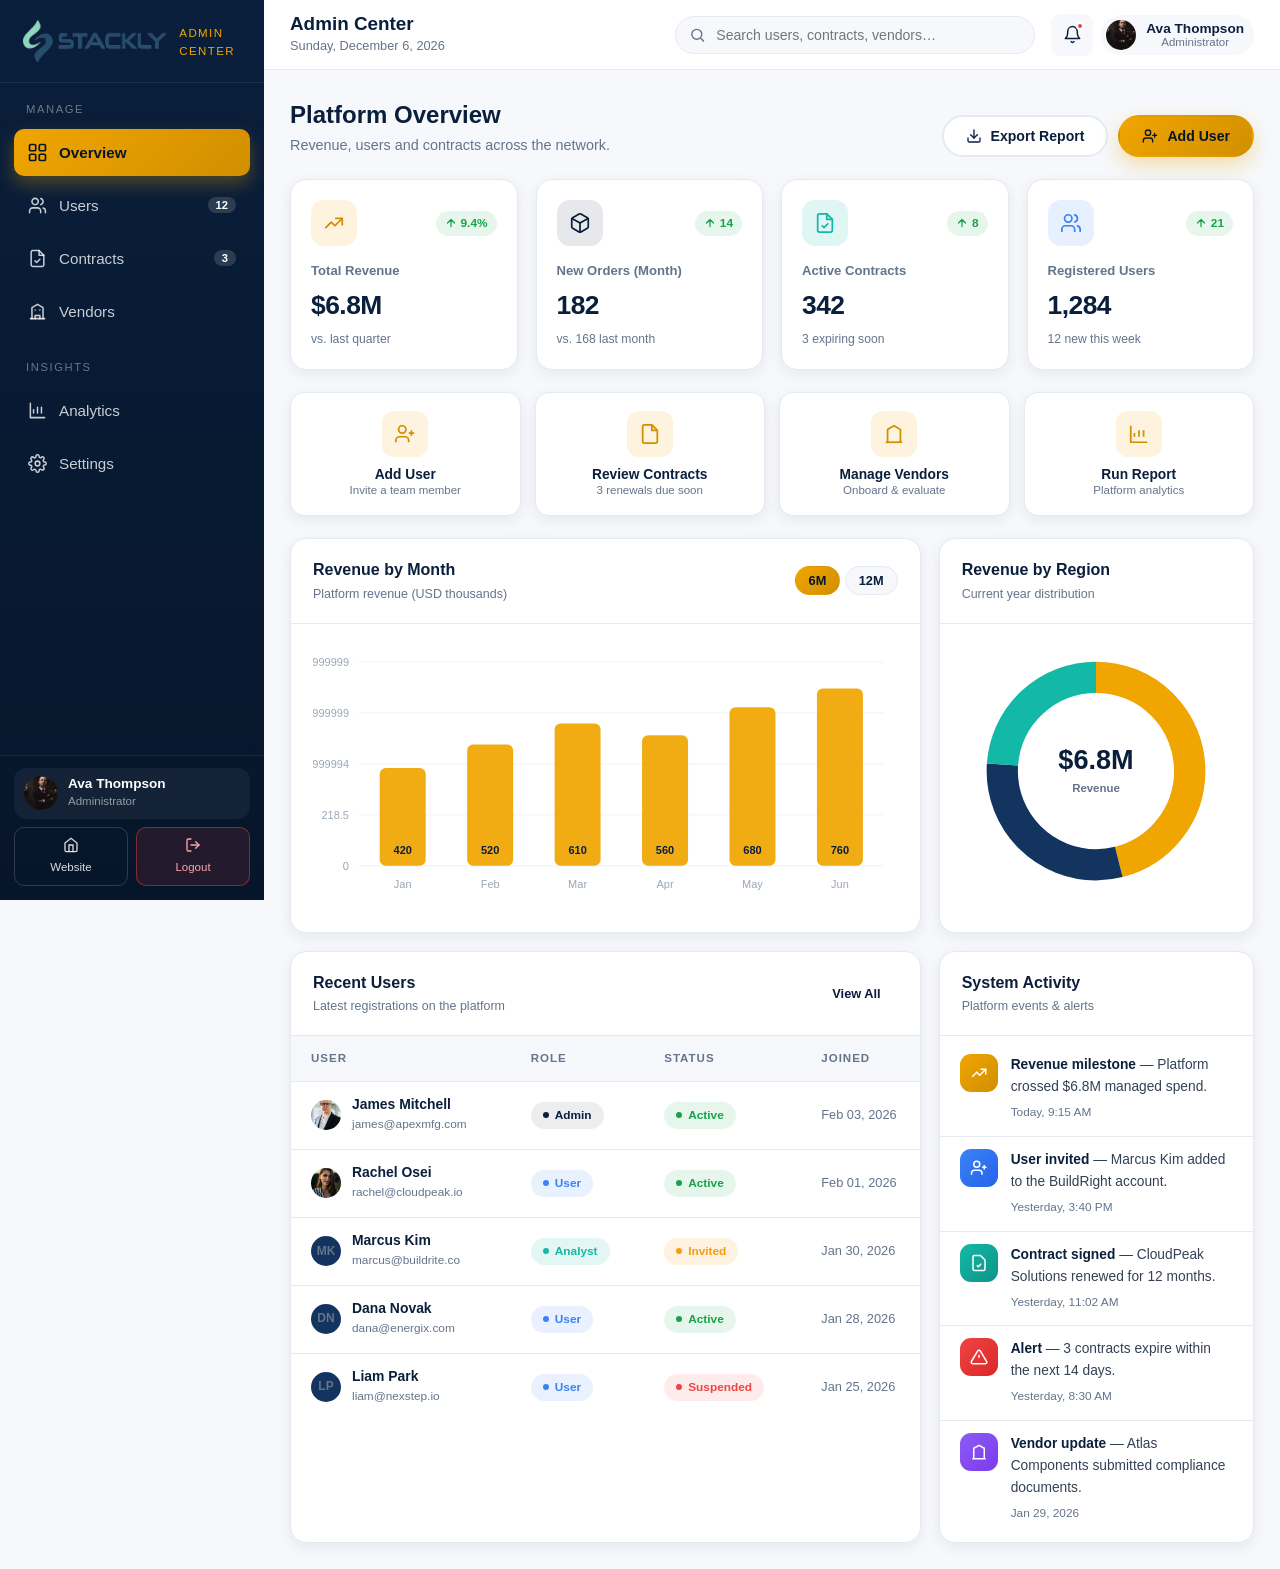
==== commit 812aed90: "Add files via upload" ====
--- a/admin-dashboard.html
+++ b/admin-dashboard.html
@@ -62,10 +62,16 @@
           <div class="u-role">Administrator</div>
         </div>
       </div>
-      <a href="index.html" class="back-site">
-        <svg viewBox="0 0 24 24"><path d="M3 9l9-7 9 7v11a2 2 0 0 1-2 2H5a2 2 0 0 1-2-2z"/><path d="M9 22V12h6v10"/></svg>
-        Back to Website
-      </a>
+      <div class="side-foot-actions">
+        <a href="index.html" class="back-site">
+          <svg viewBox="0 0 24 24"><path d="M3 9l9-7 9 7v11a2 2 0 0 1-2 2H5a2 2 0 0 1-2-2z"/><path d="M9 22V12h6v10"/></svg>
+          Website
+        </a>
+        <a href="signin.html" class="logout-btn">
+          <svg viewBox="0 0 24 24"><path d="M9 21H5a2 2 0 0 1-2-2V5a2 2 0 0 1 2-2h4"/><path d="M16 17l5-5-5-5"/><path d="M21 12H9"/></svg>
+          Logout
+        </a>
+      </div>
     </div>
   </aside>
   <div class="sidebar-backdrop" id="sidebarBackdrop"></div>
--- a/css/dashboard.css
+++ b/css/dashboard.css
@@ -31,9 +31,17 @@
   --font: "Segoe UI", "Helvetica Neue", Arial, sans-serif;
 }
 
-* { margin: 0; padding: 0; box-sizing: border-box; }
-
-html { scroll-behavior: smooth; }
+* {
+  margin: 0;
+  padding: 0;
+  box-sizing: border-box;
+}
+
+html {
+  scroll-behavior: smooth;
+  overflow-x: hidden;
+  overflow-x: clip;
+}
 
 body {
   font-family: var(--font);
@@ -41,18 +49,52 @@
   background: var(--bg);
   line-height: 1.6;
   overflow-x: hidden;
-}
-
-img { max-width: 100%; display: block; }
-a { text-decoration: none; color: inherit; }
-ul { list-style: none; }
-button { font-family: inherit; cursor: pointer; border: none; background: none; color: inherit; }
-input, select, textarea { font-family: inherit; }
+  overflow-x: clip;
+}
+
+body.no-scroll {
+  position: fixed;
+  left: 0;
+  right: 0;
+  width: 100%;
+  overflow: hidden;
+}
+
+img {
+  max-width: 100%;
+  display: block;
+}
+
+a {
+  text-decoration: none;
+  color: inherit;
+}
+
+ul {
+  list-style: none;
+}
+
+button {
+  font-family: inherit;
+  cursor: pointer;
+  border: none;
+  background: none;
+  color: inherit;
+}
+
+input,
+select,
+textarea {
+  font-family: inherit;
+}
 
 /* ==========================================================================
    Layout shell
    ========================================================================== */
-.dash-body { display: flex; min-height: 100vh; }
+.dash-body {
+  display: flex;
+  min-height: 100vh;
+}
 
 .dash-main {
   flex: 1;
@@ -91,32 +133,70 @@
   object-fit: contain;
 }
 
-.sidebar-brand .brand-txt { line-height: 1.1; }
-.sidebar-brand .brand-txt b { color: #fff; font-size: 1.05rem; display: block; }
-.sidebar-brand .brand-txt span { font-size: 0.72rem; letter-spacing: 1.4px; text-transform: uppercase; color: var(--gold); }
-
-.sidebar-scroll { flex: 1; overflow-y: auto; padding: 18px 14px 10px; }
+.sidebar-brand .brand-txt {
+  line-height: 1.1;
+}
+
+.sidebar-brand .brand-txt b {
+  color: #fff;
+  font-size: 1.05rem;
+  display: block;
+}
+
+.sidebar-brand .brand-txt span {
+  font-size: 0.72rem;
+  letter-spacing: 1.4px;
+  text-transform: uppercase;
+  color: var(--gold);
+}
+
+.sidebar-scroll {
+  flex: 1;
+  min-height: 0;
+  overflow-y: auto;
+  overscroll-behavior: contain;
+  -webkit-overflow-scrolling: touch;
+  touch-action: pan-y;
+  padding: 18px 14px 10px;
+  scrollbar-width: thin;
+  scrollbar-color: rgba(240, 165, 0, 0.45) rgba(255, 255, 255, 0.08);
+}
+
+.sidebar-scroll::-webkit-scrollbar {
+  width: 6px;
+}
+
+.sidebar-scroll::-webkit-scrollbar-thumb {
+  background: rgba(240, 165, 0, 0.45);
+  border-radius: 999px;
+}
+
+.sidebar-scroll::-webkit-scrollbar-track {
+  background: rgba(255, 255, 255, 0.08);
+}
 
 .side-nav-label {
-  font-size: 0.68rem;
+  font-size: 0.7rem;
   letter-spacing: 1.6px;
   text-transform: uppercase;
   color: rgba(255, 255, 255, 0.4);
   padding: 0 12px;
-  margin: 18px 0 8px;
-}
-
-.side-nav-label:first-child { margin-top: 0; }
+  margin: 24px 0 10px;
+}
+
+.side-nav-label:first-child {
+  margin-top: 0;
+}
 
 .side-nav-item {
   display: flex;
   align-items: center;
   gap: 12px;
   width: 100%;
-  padding: 11px 12px;
-  margin-bottom: 3px;
+  padding: 14px 14px;
+  margin-bottom: 6px;
   border-radius: 10px;
-  font-size: 0.92rem;
+  font-size: 0.95rem;
   font-weight: 500;
   color: inherit;
   text-align: left;
@@ -135,7 +215,10 @@
   stroke-linejoin: round;
 }
 
-.side-nav-item:hover { background: rgba(255, 255, 255, 0.07); color: #fff; }
+.side-nav-item:hover {
+  background: rgba(255, 255, 255, 0.07);
+  color: #fff;
+}
 
 .side-nav-item.active {
   background: linear-gradient(135deg, var(--gold), var(--gold-dark));
@@ -154,41 +237,104 @@
   border-radius: 999px;
 }
 
-.side-nav-item.active .nav-badge { background: rgba(10, 31, 60, 0.18); color: var(--navy-dark); }
-
-.sidebar-foot { padding: 14px; border-top: 1px solid rgba(255, 255, 255, 0.08); }
+.side-nav-item.active .nav-badge {
+  background: rgba(10, 31, 60, 0.18);
+  color: var(--navy-dark);
+}
+
+.sidebar-foot {
+  padding: 12px 14px 14px;
+  border-top: 1px solid rgba(255, 255, 255, 0.08);
+}
 
 .sidebar-user {
   display: flex;
   align-items: center;
-  gap: 11px;
-  padding: 10px;
+  gap: 10px;
+  padding: 8px 10px;
   border-radius: 12px;
   background: rgba(255, 255, 255, 0.05);
-  margin-bottom: 10px;
-}
-
-.sidebar-user .avatar { width: 38px; height: 38px; }
-
-.sidebar-user .u-name { color: #fff; font-weight: 600; font-size: 0.9rem; line-height: 1.2; }
-.sidebar-user .u-role { font-size: 0.75rem; color: rgba(255, 255, 255, 0.55); }
+  margin-bottom: 8px;
+}
+
+.sidebar-user .avatar {
+  width: 34px;
+  height: 34px;
+}
+
+.sidebar-user .u-name {
+  color: #fff;
+  font-weight: 600;
+  font-size: 0.85rem;
+  line-height: 1.2;
+}
+
+.sidebar-user .u-role {
+  font-size: 0.72rem;
+  color: rgba(255, 255, 255, 0.55);
+}
+
+.side-foot-actions {
+  display: grid;
+  grid-template-columns: 1fr 1fr;
+  gap: 8px;
+}
+
+.sidebar-foot .back-site,
+.sidebar-foot .logout-btn {
+  display: flex;
+  flex-direction: column;
+  align-items: center;
+  justify-content: center;
+  gap: 5px;
+  width: 100%;
+  padding: 9px 6px;
+  border-radius: 10px;
+  font-size: 0.72rem;
+  transition: var(--transition);
+}
 
 .sidebar-foot .back-site {
-  display: flex;
-  align-items: center;
-  justify-content: center;
-  gap: 8px;
-  width: 100%;
-  padding: 10px;
   border: 1px solid rgba(255, 255, 255, 0.16);
-  border-radius: 10px;
-  font-size: 0.85rem;
   color: rgba(255, 255, 255, 0.85);
-  transition: var(--transition);
-}
-
-.sidebar-foot .back-site:hover { background: rgba(255, 255, 255, 0.08); color: #fff; }
-.sidebar-foot .back-site svg { width: 16px; height: 16px; stroke: currentColor; fill: none; stroke-width: 2; }
+}
+
+.sidebar-foot .logout-btn {
+  margin-top: 0;
+  border: 1px solid rgba(239, 68, 68, 0.45);
+  background: rgba(239, 68, 68, 0.12);
+  color: #fca5a5;
+  cursor: pointer;
+}
+
+.sidebar-foot .logout-btn:hover {
+  background: var(--red);
+  border-color: var(--red);
+  color: #fff;
+}
+
+.sidebar-foot .logout-btn svg {
+  width: 16px;
+  height: 16px;
+  stroke: currentColor;
+  fill: none;
+  stroke-width: 2;
+  stroke-linecap: round;
+  stroke-linejoin: round;
+}
+
+.sidebar-foot .back-site:hover {
+  background: rgba(255, 255, 255, 0.08);
+  color: #fff;
+}
+
+.sidebar-foot .back-site svg {
+  width: 16px;
+  height: 16px;
+  stroke: currentColor;
+  fill: none;
+  stroke-width: 2;
+}
 
 .sidebar-backdrop {
   position: fixed;
@@ -200,7 +346,10 @@
   transition: opacity var(--transition);
 }
 
-.sidebar-backdrop.show { opacity: 1; pointer-events: auto; }
+.sidebar-backdrop.show {
+  opacity: 1;
+  pointer-events: auto;
+}
 
 /* ---- Topbar --------------------------------------------------------------- */
 .dash-topbar {
@@ -226,10 +375,26 @@
   justify-content: center;
 }
 
-.topbar-menu-btn svg { width: 20px; height: 20px; stroke: var(--navy); fill: none; stroke-width: 2; stroke-linecap: round; }
-
-.topbar-title h1 { font-size: 1.18rem; color: var(--navy); font-weight: 800; line-height: 1.2; }
-.topbar-title p { font-size: 0.8rem; color: var(--text-light); }
+.topbar-menu-btn svg {
+  width: 20px;
+  height: 20px;
+  stroke: var(--navy);
+  fill: none;
+  stroke-width: 2;
+  stroke-linecap: round;
+}
+
+.topbar-title h1 {
+  font-size: 1.18rem;
+  color: var(--navy);
+  font-weight: 800;
+  line-height: 1.2;
+}
+
+.topbar-title p {
+  font-size: 0.8rem;
+  color: var(--text-light);
+}
 
 .topbar-search {
   margin-left: auto;
@@ -261,9 +426,17 @@
   transition: var(--transition);
 }
 
-.topbar-search input:focus { border-color: var(--gold); background: #fff; box-shadow: 0 0 0 4px rgba(240, 165, 0, 0.14); }
-
-.topbar-actions { display: flex; align-items: center; gap: 8px; }
+.topbar-search input:focus {
+  border-color: var(--gold);
+  background: #fff;
+  box-shadow: 0 0 0 4px rgba(240, 165, 0, 0.14);
+}
+
+.topbar-actions {
+  display: flex;
+  align-items: center;
+  gap: 8px;
+}
 
 .icon-btn {
   position: relative;
@@ -277,8 +450,19 @@
   transition: var(--transition);
 }
 
-.icon-btn:hover { background: rgba(240, 165, 0, 0.15); }
-.icon-btn svg { width: 19px; height: 19px; stroke: var(--navy); fill: none; stroke-width: 1.9; stroke-linecap: round; stroke-linejoin: round; }
+.icon-btn:hover {
+  background: rgba(240, 165, 0, 0.15);
+}
+
+.icon-btn svg {
+  width: 19px;
+  height: 19px;
+  stroke: var(--navy);
+  fill: none;
+  stroke-width: 1.9;
+  stroke-linecap: round;
+  stroke-linejoin: round;
+}
 
 .icon-btn .dot-indicator {
   position: absolute;
@@ -291,7 +475,9 @@
   border-radius: 50%;
 }
 
-.dropdown { position: relative; }
+.dropdown {
+  position: relative;
+}
 
 .dropdown-panel {
   position: absolute;
@@ -310,7 +496,11 @@
   z-index: 60;
 }
 
-.dropdown-panel.open { opacity: 1; transform: translateY(0); pointer-events: auto; }
+.dropdown-panel.open {
+  opacity: 1;
+  transform: translateY(0);
+  pointer-events: auto;
+}
 
 .dropdown-head {
   display: flex;
@@ -320,10 +510,21 @@
   border-bottom: 1px solid var(--border);
 }
 
-.dropdown-head b { color: var(--navy); font-size: 0.95rem; }
-.dropdown-head button { color: var(--gold-dark); font-size: 0.78rem; font-weight: 700; }
-
-.dropdown-list { max-height: 320px; overflow-y: auto; }
+.dropdown-head b {
+  color: var(--navy);
+  font-size: 0.95rem;
+}
+
+.dropdown-head button {
+  color: var(--gold-dark);
+  font-size: 0.78rem;
+  font-weight: 700;
+}
+
+.dropdown-list {
+  max-height: 320px;
+  overflow-y: auto;
+}
 
 .dropdown-item {
   display: flex;
@@ -334,7 +535,9 @@
   cursor: pointer;
 }
 
-.dropdown-item:hover { background: var(--bg); }
+.dropdown-item:hover {
+  background: var(--bg);
+}
 
 .dropdown-item .d-icon {
   width: 36px;
@@ -349,19 +552,53 @@
   font-weight: 800;
 }
 
-.dropdown-item .d-icon svg { width: 16px; height: 16px; }
-
-.dropdown-item .d-icon.teal { background: rgba(20, 184, 166, 0.13); color: var(--teal); }
-.dropdown-item .d-icon.blue { background: rgba(59, 130, 246, 0.13); color: var(--blue); }
-.dropdown-item .d-icon.red { background: rgba(239, 68, 68, 0.13); color: var(--red); }
-
-.dropdown-item .d-text { min-width: 0; }
-.dropdown-item .d-text p { font-size: 0.86rem; color: var(--text); font-weight: 600; }
-.dropdown-item .d-text span { font-size: 0.76rem; color: var(--text-light); }
-
-.dropdown-item .d-time { margin-left: auto; font-size: 0.72rem; color: var(--text-light); white-space: nowrap; }
-
-.dropdown-foot { padding: 11px; border-top: 1px solid var(--border); }
+.dropdown-item .d-icon svg {
+  width: 16px;
+  height: 16px;
+}
+
+.dropdown-item .d-icon.teal {
+  background: rgba(20, 184, 166, 0.13);
+  color: var(--teal);
+}
+
+.dropdown-item .d-icon.blue {
+  background: rgba(59, 130, 246, 0.13);
+  color: var(--blue);
+}
+
+.dropdown-item .d-icon.red {
+  background: rgba(239, 68, 68, 0.13);
+  color: var(--red);
+}
+
+.dropdown-item .d-text {
+  min-width: 0;
+}
+
+.dropdown-item .d-text p {
+  font-size: 0.86rem;
+  color: var(--text);
+  font-weight: 600;
+}
+
+.dropdown-item .d-text span {
+  font-size: 0.76rem;
+  color: var(--text-light);
+}
+
+.dropdown-item .d-time {
+  margin-left: auto;
+  font-size: 0.72rem;
+  color: var(--text-light);
+  white-space: nowrap;
+}
+
+.dropdown-foot {
+  padding: 11px;
+  border-top: 1px solid var(--border);
+}
+
 .dropdown-foot a {
   display: block;
   text-align: center;
@@ -371,7 +608,10 @@
   padding: 8px;
   border-radius: 8px;
 }
-.dropdown-foot a:hover { background: rgba(240, 165, 0, 0.12); }
+
+.dropdown-foot a:hover {
+  background: rgba(240, 165, 0, 0.12);
+}
 
 .profile-btn {
   display: flex;
@@ -383,10 +623,21 @@
   transition: var(--transition);
 }
 
-.profile-btn:hover { background: rgba(240, 165, 0, 0.15); }
-
-.profile-btn .p-name { font-weight: 700; font-size: 0.85rem; color: var(--navy); text-align: left; }
-.profile-btn .p-role { font-size: 0.72rem; color: var(--text-light); }
+.profile-btn:hover {
+  background: rgba(240, 165, 0, 0.15);
+}
+
+.profile-btn .p-name {
+  font-weight: 700;
+  font-size: 0.85rem;
+  color: var(--navy);
+  text-align: left;
+}
+
+.profile-btn .p-role {
+  font-size: 0.72rem;
+  color: var(--text-light);
+}
 
 .profile-menu {
   width: 230px;
@@ -403,22 +654,53 @@
   transition: background var(--transition);
 }
 
-.profile-menu-item:hover { background: var(--bg); }
-.profile-menu-item svg { width: 17px; height: 17px; stroke: currentColor; fill: none; stroke-width: 1.9; }
-.profile-menu-item.danger { color: var(--red); }
-.profile-menu-item + .profile-menu-item { border-top: 1px solid var(--border); }
+.profile-menu-item:hover {
+  background: var(--bg);
+}
+
+.profile-menu-item svg {
+  width: 17px;
+  height: 17px;
+  stroke: currentColor;
+  fill: none;
+  stroke-width: 1.9;
+}
+
+.profile-menu-item.danger {
+  color: var(--red);
+}
+
+.profile-menu-item+.profile-menu-item {
+  border-top: 1px solid var(--border);
+}
 
 /* ==========================================================================
    Content
    ========================================================================== */
-.dash-content { padding: 26px; flex: 1; }
-
-.dash-page { display: none; animation: fadeUp 0.45s ease; }
-.dash-page.active { display: block; }
+.dash-content {
+  padding: 26px;
+  flex: 1;
+}
+
+.dash-page {
+  display: none;
+  animation: fadeUp 0.45s ease;
+}
+
+.dash-page.active {
+  display: block;
+}
 
 @keyframes fadeUp {
-  from { opacity: 0; transform: translateY(12px); }
-  to { opacity: 1; transform: translateY(0); }
+  from {
+    opacity: 0;
+    transform: translateY(12px);
+  }
+
+  to {
+    opacity: 1;
+    transform: translateY(0);
+  }
 }
 
 /* ---- Page heading row ---- */
@@ -431,10 +713,22 @@
   margin-bottom: 22px;
 }
 
-.page-head h2 { font-size: 1.5rem; color: var(--navy); font-weight: 800; }
-.page-head p { color: var(--text-light); font-size: 0.9rem; }
-
-.page-head-actions { display: flex; gap: 10px; flex-wrap: wrap; }
+.page-head h2 {
+  font-size: 1.5rem;
+  color: var(--navy);
+  font-weight: 800;
+}
+
+.page-head p {
+  color: var(--text-light);
+  font-size: 0.9rem;
+}
+
+.page-head-actions {
+  display: flex;
+  gap: 10px;
+  flex-wrap: wrap;
+}
 
 /* ---- Buttons ---- */
 .btn {
@@ -449,7 +743,15 @@
   transition: var(--transition);
 }
 
-.btn svg { width: 16px; height: 16px; stroke: currentColor; fill: none; stroke-width: 2; stroke-linecap: round; stroke-linejoin: round; }
+.btn svg {
+  width: 16px;
+  height: 16px;
+  stroke: currentColor;
+  fill: none;
+  stroke-width: 2;
+  stroke-linecap: round;
+  stroke-linejoin: round;
+}
 
 .btn-gold {
   background: linear-gradient(135deg, var(--gold), var(--gold-dark));
@@ -457,21 +759,56 @@
   box-shadow: 0 8px 20px rgba(240, 165, 0, 0.32);
 }
 
-.btn-gold:hover { transform: translateY(-2px); box-shadow: 0 12px 26px rgba(240, 165, 0, 0.4); }
-
-.btn-navy { background: var(--navy); color: #fff; }
-.btn-navy:hover { background: var(--navy-light); transform: translateY(-2px); box-shadow: var(--shadow-md); }
-
-.btn-outline { background: #fff; color: var(--navy); border-color: var(--border); }
-.btn-outline:hover { border-color: var(--navy); background: var(--bg); }
-
-.btn-ghost { background: transparent; color: var(--navy); }
-.btn-ghost:hover { background: var(--bg); }
-
-.btn-danger { background: var(--red); color: #fff; }
-.btn-danger:hover { background: #dc2626; transform: translateY(-2px); }
-
-.btn-sm { padding: 8px 15px; font-size: 0.8rem; }
+.btn-gold:hover {
+  transform: translateY(-2px);
+  box-shadow: 0 12px 26px rgba(240, 165, 0, 0.4);
+}
+
+.btn-navy {
+  background: var(--navy);
+  color: #fff;
+}
+
+.btn-navy:hover {
+  background: var(--navy-light);
+  transform: translateY(-2px);
+  box-shadow: var(--shadow-md);
+}
+
+.btn-outline {
+  background: #fff;
+  color: var(--navy);
+  border-color: var(--border);
+}
+
+.btn-outline:hover {
+  border-color: var(--navy);
+  background: var(--bg);
+}
+
+.btn-ghost {
+  background: transparent;
+  color: var(--navy);
+}
+
+.btn-ghost:hover {
+  background: var(--bg);
+}
+
+.btn-danger {
+  background: var(--red);
+  color: #fff;
+}
+
+.btn-danger:hover {
+  background: #dc2626;
+  transform: translateY(-2px);
+}
+
+.btn-sm {
+  padding: 8px 15px;
+  font-size: 0.8rem;
+}
 
 /* ---- Cards ---- */
 .card {
@@ -490,11 +827,25 @@
   border-bottom: 1px solid var(--border);
 }
 
-.card-head h3 { font-size: 1rem; color: var(--navy); font-weight: 800; }
-.card-head .sub { font-size: 0.78rem; color: var(--text-light); margin-top: 2px; }
-.card-body { padding: 22px; }
-
-.card .tabbar { margin: 0 22px; }
+.card-head h3 {
+  font-size: 1rem;
+  color: var(--navy);
+  font-weight: 800;
+}
+
+.card-head .sub {
+  font-size: 0.78rem;
+  color: var(--text-light);
+  margin-top: 2px;
+}
+
+.card-body {
+  padding: 22px;
+}
+
+.card .tabbar {
+  margin: 0 22px;
+}
 
 /* ---- KPI cards ---- */
 .kpi-grid {
@@ -515,9 +866,16 @@
   transition: var(--transition);
 }
 
-.kpi-card:hover { transform: translateY(-4px); box-shadow: var(--shadow-md); }
-
-.kpi-card .k-top { display: flex; align-items: center; justify-content: space-between; }
+.kpi-card:hover {
+  transform: translateY(-4px);
+  box-shadow: var(--shadow-md);
+}
+
+.kpi-card .k-top {
+  display: flex;
+  align-items: center;
+  justify-content: space-between;
+}
 
 .kpi-ic {
   width: 46px;
@@ -529,14 +887,45 @@
   flex-shrink: 0;
 }
 
-.kpi-ic svg { width: 22px; height: 22px; stroke: currentColor; fill: none; stroke-width: 1.9; stroke-linecap: round; stroke-linejoin: round; }
-
-.kpi-ic.gold { background: rgba(240, 165, 0, 0.13); color: var(--gold-dark); }
-.kpi-ic.teal { background: rgba(20, 184, 166, 0.13); color: var(--teal); }
-.kpi-ic.navy { background: rgba(10, 31, 60, 0.1); color: var(--navy); }
-.kpi-ic.blue { background: rgba(59, 130, 246, 0.12); color: var(--blue); }
-.kpi-ic.purple { background: rgba(139, 92, 246, 0.12); color: var(--purple); }
-.kpi-ic.red { background: rgba(239, 68, 68, 0.12); color: var(--red); }
+.kpi-ic svg {
+  width: 22px;
+  height: 22px;
+  stroke: currentColor;
+  fill: none;
+  stroke-width: 1.9;
+  stroke-linecap: round;
+  stroke-linejoin: round;
+}
+
+.kpi-ic.gold {
+  background: rgba(240, 165, 0, 0.13);
+  color: var(--gold-dark);
+}
+
+.kpi-ic.teal {
+  background: rgba(20, 184, 166, 0.13);
+  color: var(--teal);
+}
+
+.kpi-ic.navy {
+  background: rgba(10, 31, 60, 0.1);
+  color: var(--navy);
+}
+
+.kpi-ic.blue {
+  background: rgba(59, 130, 246, 0.12);
+  color: var(--blue);
+}
+
+.kpi-ic.purple {
+  background: rgba(139, 92, 246, 0.12);
+  color: var(--purple);
+}
+
+.kpi-ic.red {
+  background: rgba(239, 68, 68, 0.12);
+  color: var(--red);
+}
 
 .kpi-trend {
   display: inline-flex;
@@ -548,35 +937,120 @@
   border-radius: 999px;
 }
 
-.kpi-trend.up { color: var(--green); background: rgba(22, 163, 74, 0.1); }
-.kpi-trend.down { color: var(--red); background: rgba(239, 68, 68, 0.1); }
-
-.kpi-trend svg { width: 12px; height: 12px; flex-shrink: 0; }
-
-.kpi-card .k-label { font-size: 0.82rem; color: var(--text-light); margin-top: 14px; font-weight: 600; }
-.kpi-card .k-value { font-size: 1.65rem; font-weight: 800; color: var(--navy); margin-top: 3px; letter-spacing: -0.5px; }
-.kpi-card .k-sub { font-size: 0.76rem; color: var(--text-light); margin-top: 3px; }
+.kpi-trend.up {
+  color: var(--green);
+  background: rgba(22, 163, 74, 0.1);
+}
+
+.kpi-trend.down {
+  color: var(--red);
+  background: rgba(239, 68, 68, 0.1);
+}
+
+.kpi-trend svg {
+  width: 12px;
+  height: 12px;
+  flex-shrink: 0;
+}
+
+.kpi-card .k-label {
+  font-size: 0.82rem;
+  color: var(--text-light);
+  margin-top: 14px;
+  font-weight: 600;
+}
+
+.kpi-card .k-value {
+  font-size: 1.65rem;
+  font-weight: 800;
+  color: var(--navy);
+  margin-top: 3px;
+  letter-spacing: -0.5px;
+}
+
+.kpi-card .k-sub {
+  font-size: 0.76rem;
+  color: var(--text-light);
+  margin-top: 3px;
+}
 
 /* ---- Layout grids ---- */
-.grid-2 { display: grid; grid-template-columns: 2fr 1fr; gap: 18px; }
-.grid-2-eq { display: grid; grid-template-columns: 1fr 1fr; gap: 18px; }
-.grid-3 { display: grid; grid-template-columns: repeat(3, 1fr); gap: 18px; }
-
-.row { display: flex; align-items: center; gap: 12px; }
-.spread { display: flex; align-items: center; justify-content: space-between; gap: 12px; }
-.wrap { flex-wrap: wrap; }
-
-.mb-0 { margin-bottom: 0; }
-.mt-18 { margin-top: 18px; }
+.grid-2 {
+  display: grid;
+  grid-template-columns: 2fr 1fr;
+  gap: 18px;
+}
+
+.grid-2-eq {
+  display: grid;
+  grid-template-columns: 1fr 1fr;
+  gap: 18px;
+}
+
+.grid-3 {
+  display: grid;
+  grid-template-columns: repeat(3, 1fr);
+  gap: 18px;
+}
+
+.row {
+  display: flex;
+  align-items: center;
+  gap: 12px;
+}
+
+.spread {
+  display: flex;
+  align-items: center;
+  justify-content: space-between;
+  gap: 12px;
+}
+
+.wrap {
+  flex-wrap: wrap;
+}
+
+.mb-0 {
+  margin-bottom: 0;
+}
+
+.mt-18 {
+  margin-top: 18px;
+}
 
 /* ---- Chart ---- */
-.chart-box { width: 100%; }
-.chart-box svg { width: 100%; height: auto; display: block; }
-
-.chart-legend { display: flex; gap: 16px; flex-wrap: wrap; margin-top: 14px; }
-
-.legend-item { display: flex; align-items: center; gap: 7px; font-size: 0.8rem; color: var(--text-light); font-weight: 600; }
-.legend-dot { width: 10px; height: 10px; border-radius: 3px; flex-shrink: 0; }
+.chart-box {
+  width: 100%;
+}
+
+.chart-box svg {
+  width: 100%;
+  height: auto;
+  display: block;
+}
+
+.chart-legend {
+  display: flex;
+  gap: 16px;
+  flex-wrap: wrap;
+  margin-top: 14px;
+}
+
+.legend-item {
+  display: flex;
+  align-items: center;
+  gap: 7px;
+  font-size: 0.8rem;
+  color: var(--text-light);
+  font-weight: 600;
+}
+
+.legend-dot {
+  width: 10px;
+  height: 10px;
+  border-radius: 3px;
+  flex-shrink: 0;
+}
 
 .chart-labels {
   display: flex;
@@ -588,9 +1062,27 @@
 }
 
 /* ---- Tables ---- */
-.table-wrap { overflow-x: auto; }
-
-.data-table { width: 100%; border-collapse: collapse; min-width: 640px; }
+.table-wrap {
+  overflow-x: auto;
+  max-width: 100%;
+}
+
+.kpi-grid > *,
+.grid-2 > *,
+.grid-2-eq > *,
+.grid-3 > *,
+.quick-actions > *,
+.vendor-grid > *,
+.form-grid > *,
+.report-grid > * {
+  min-width: 0;
+}
+
+.data-table {
+  width: 100%;
+  border-collapse: collapse;
+  min-width: 640px;
+}
 
 .data-table th {
   text-align: left;
@@ -612,17 +1104,50 @@
   vertical-align: middle;
 }
 
-.data-table tbody tr { transition: background var(--transition); }
-.data-table tbody tr:hover { background: #fafcff; }
-.data-table tbody tr:last-child td { border-bottom: none; }
-
-.data-table .cell-strong { font-weight: 700; color: var(--navy); }
-.data-table .cell-muted { color: var(--text-light); font-size: 0.8rem; }
-
-.cell-user { display: flex; align-items: center; gap: 11px; }
-.cell-user .avatar { width: 34px; height: 34px; }
-.cell-user b { display: block; font-size: 0.87rem; color: var(--navy); line-height: 1.2; }
-.cell-user span { font-size: 0.74rem; color: var(--text-light); }
+.data-table tbody tr {
+  transition: background var(--transition);
+}
+
+.data-table tbody tr:hover {
+  background: #fafcff;
+}
+
+.data-table tbody tr:last-child td {
+  border-bottom: none;
+}
+
+.data-table .cell-strong {
+  font-weight: 700;
+  color: var(--navy);
+}
+
+.data-table .cell-muted {
+  color: var(--text-light);
+  font-size: 0.8rem;
+}
+
+.cell-user {
+  display: flex;
+  align-items: center;
+  gap: 11px;
+}
+
+.cell-user .avatar {
+  width: 34px;
+  height: 34px;
+}
+
+.cell-user b {
+  display: block;
+  font-size: 0.87rem;
+  color: var(--navy);
+  line-height: 1.2;
+}
+
+.cell-user span {
+  font-size: 0.74rem;
+  color: var(--text-light);
+}
 
 /* ---- Badges ---- */
 .badge {
@@ -636,15 +1161,48 @@
   white-space: nowrap;
 }
 
-.badge::before { content: ""; width: 6px; height: 6px; border-radius: 50%; background: currentColor; }
-
-.badge.green { color: var(--green); background: rgba(22, 163, 74, 0.1); }
-.badge.amber { color: var(--amber); background: rgba(245, 158, 11, 0.12); }
-.badge.red { color: var(--red); background: rgba(239, 68, 68, 0.1); }
-.badge.blue { color: var(--blue); background: rgba(59, 130, 246, 0.11); }
-.badge.teal { color: var(--teal); background: rgba(20, 184, 166, 0.12); }
-.badge.navy { color: var(--navy); background: rgba(10, 31, 60, 0.08); }
-.badge.gold { color: var(--gold-dark); background: rgba(240, 165, 0, 0.14); }
+.badge::before {
+  content: "";
+  width: 6px;
+  height: 6px;
+  border-radius: 50%;
+  background: currentColor;
+}
+
+.badge.green {
+  color: var(--green);
+  background: rgba(22, 163, 74, 0.1);
+}
+
+.badge.amber {
+  color: var(--amber);
+  background: rgba(245, 158, 11, 0.12);
+}
+
+.badge.red {
+  color: var(--red);
+  background: rgba(239, 68, 68, 0.1);
+}
+
+.badge.blue {
+  color: var(--blue);
+  background: rgba(59, 130, 246, 0.11);
+}
+
+.badge.teal {
+  color: var(--teal);
+  background: rgba(20, 184, 166, 0.12);
+}
+
+.badge.navy {
+  color: var(--navy);
+  background: rgba(10, 31, 60, 0.08);
+}
+
+.badge.gold {
+  color: var(--gold-dark);
+  background: rgba(240, 165, 0, 0.14);
+}
 
 /* ---- Avatar ---- */
 .avatar {
@@ -662,15 +1220,39 @@
   font-size: 0.95rem;
 }
 
-.avatar img { width: 100%; height: 100%; object-fit: cover; }
-.avatar.sm { width: 30px; height: 30px; font-size: 0.75rem; }
-
-.avatar-stack { display: flex; }
-.avatar-stack .avatar { border: 2px solid #fff; margin-left: -9px; }
-.avatar-stack .avatar:first-child { margin-left: 0; }
+.avatar img {
+  width: 100%;
+  height: 100%;
+  object-fit: cover;
+}
+
+.avatar.sm {
+  width: 30px;
+  height: 30px;
+  font-size: 0.75rem;
+}
+
+.avatar-stack {
+  display: flex;
+}
+
+.avatar-stack .avatar {
+  border: 2px solid #fff;
+  margin-left: -9px;
+}
+
+.avatar-stack .avatar:first-child {
+  margin-left: 0;
+}
 
 /* ---- Progress ---- */
-.progress { height: 7px; border-radius: 999px; background: var(--bg); overflow: hidden; }
+.progress {
+  height: 7px;
+  border-radius: 999px;
+  background: var(--bg);
+  overflow: hidden;
+}
+
 .progress .bar {
   height: 100%;
   border-radius: 999px;
@@ -679,15 +1261,42 @@
   transition: width 1.1s cubic-bezier(0.25, 0.8, 0.25, 1);
 }
 
-.progress.teal .bar { background: linear-gradient(90deg, #2dd4bf, var(--teal)); }
-.progress.blue .bar { background: linear-gradient(90deg, #60a5fa, var(--blue)); }
-
-.progress-row { display: flex; align-items: center; gap: 10px; }
-.progress-row .pl { font-size: 0.8rem; color: var(--text-light); min-width: 0; flex: 1; }
-.progress-row .pv { font-size: 0.8rem; font-weight: 800; color: var(--navy); min-width: 38px; text-align: right; }
+.progress.teal .bar {
+  background: linear-gradient(90deg, #2dd4bf, var(--teal));
+}
+
+.progress.blue .bar {
+  background: linear-gradient(90deg, #60a5fa, var(--blue));
+}
+
+.progress-row {
+  display: flex;
+  align-items: center;
+  gap: 10px;
+}
+
+.progress-row .pl {
+  font-size: 0.8rem;
+  color: var(--text-light);
+  min-width: 0;
+  flex: 1;
+}
+
+.progress-row .pv {
+  font-size: 0.8rem;
+  font-weight: 800;
+  color: var(--navy);
+  min-width: 38px;
+  text-align: right;
+}
 
 /* ---- Quick actions ---- */
-.quick-actions { display: grid; grid-template-columns: repeat(4, 1fr); gap: 14px; margin-bottom: 22px; }
+.quick-actions {
+  display: grid;
+  grid-template-columns: repeat(4, 1fr);
+  gap: 14px;
+  margin-bottom: 22px;
+}
 
 .qa-btn {
   background: var(--white);
@@ -699,7 +1308,11 @@
   transition: var(--transition);
 }
 
-.qa-btn:hover { transform: translateY(-4px); border-color: var(--gold); box-shadow: var(--shadow-md); }
+.qa-btn:hover {
+  transform: translateY(-4px);
+  border-color: var(--gold);
+  box-shadow: var(--shadow-md);
+}
 
 .qa-btn .qa-ic {
   width: 46px;
@@ -713,12 +1326,31 @@
   justify-content: center;
 }
 
-.qa-btn .qa-ic svg { width: 22px; height: 22px; stroke: currentColor; fill: none; stroke-width: 1.9; }
-.qa-btn b { display: block; font-size: 0.86rem; color: var(--navy); }
-.qa-btn span { font-size: 0.72rem; color: var(--text-light); }
+.qa-btn .qa-ic svg {
+  width: 22px;
+  height: 22px;
+  stroke: currentColor;
+  fill: none;
+  stroke-width: 1.9;
+}
+
+.qa-btn b {
+  display: block;
+  font-size: 0.86rem;
+  color: var(--navy);
+}
+
+.qa-btn span {
+  font-size: 0.72rem;
+  color: var(--text-light);
+}
 
 /* ---- Vendor cards ---- */
-.vendor-grid { display: grid; grid-template-columns: repeat(3, 1fr); gap: 16px; }
+.vendor-grid {
+  display: grid;
+  grid-template-columns: repeat(3, 1fr);
+  gap: 16px;
+}
 
 .vendor-card {
   background: var(--white);
@@ -729,9 +1361,18 @@
   transition: var(--transition);
 }
 
-.vendor-card:hover { transform: translateY(-3px); box-shadow: var(--shadow-md); }
-
-.vendor-card .v-head { display: flex; align-items: center; gap: 12px; margin-bottom: 12px; }
+.vendor-card:hover {
+  transform: translateY(-3px);
+  box-shadow: var(--shadow-md);
+}
+
+.vendor-card .v-head {
+  display: flex;
+  align-items: center;
+  gap: 12px;
+  margin-bottom: 12px;
+}
+
 .vendor-card .v-logo {
   width: 46px;
   height: 46px;
@@ -745,23 +1386,70 @@
   flex-shrink: 0;
 }
 
-.vendor-card .v-name { font-weight: 800; color: var(--navy); font-size: 0.95rem; line-height: 1.2; }
-.vendor-card .v-cat { font-size: 0.75rem; color: var(--text-light); }
-
-.stars { color: var(--gold); font-size: 0.85rem; letter-spacing: 2px; }
-
-.stars svg { width: 13px; height: 13px; display: inline-block; vertical-align: -2px; }
-
-.vendor-card .v-stats { display: grid; grid-template-columns: 1fr 1fr; gap: 10px; margin: 12px 0; }
-.vendor-card .v-stat { background: var(--bg); border-radius: 10px; padding: 9px 12px; }
-.vendor-card .v-stat b { display: block; color: var(--navy); font-size: 0.95rem; }
-.vendor-card .v-stat span { font-size: 0.72rem; color: var(--text-light); }
+.vendor-card .v-name {
+  font-weight: 800;
+  color: var(--navy);
+  font-size: 0.95rem;
+  line-height: 1.2;
+}
+
+.vendor-card .v-cat {
+  font-size: 0.75rem;
+  color: var(--text-light);
+}
+
+.stars {
+  color: var(--gold);
+  font-size: 0.85rem;
+  letter-spacing: 2px;
+}
+
+.stars svg {
+  width: 13px;
+  height: 13px;
+  display: inline-block;
+  vertical-align: -2px;
+}
+
+.vendor-card .v-stats {
+  display: grid;
+  grid-template-columns: 1fr 1fr;
+  gap: 10px;
+  margin: 12px 0;
+}
+
+.vendor-card .v-stat {
+  background: var(--bg);
+  border-radius: 10px;
+  padding: 9px 12px;
+}
+
+.vendor-card .v-stat b {
+  display: block;
+  color: var(--navy);
+  font-size: 0.95rem;
+}
+
+.vendor-card .v-stat span {
+  font-size: 0.72rem;
+  color: var(--text-light);
+}
 
 /* ---- Activity feed ---- */
-.activity-list { padding: 6px 0; }
-
-.activity-item { display: flex; gap: 13px; padding: 12px 20px; border-bottom: 1px solid var(--border); }
-.activity-item:last-child { border-bottom: none; }
+.activity-list {
+  padding: 6px 0;
+}
+
+.activity-item {
+  display: flex;
+  gap: 13px;
+  padding: 12px 20px;
+  border-bottom: 1px solid var(--border);
+}
+
+.activity-item:last-child {
+  border-bottom: none;
+}
 
 .activity-item .a-ic {
   width: 38px;
@@ -774,11 +1462,27 @@
   color: #fff;
 }
 
-.activity-item .a-ic svg { width: 18px; height: 18px; stroke: #fff; fill: none; stroke-width: 2; }
-
-.activity-item p { font-size: 0.86rem; color: var(--text); }
-.activity-item p b { color: var(--navy); }
-.activity-item .a-time { font-size: 0.74rem; color: var(--text-light); }
+.activity-item .a-ic svg {
+  width: 18px;
+  height: 18px;
+  stroke: #fff;
+  fill: none;
+  stroke-width: 2;
+}
+
+.activity-item p {
+  font-size: 0.86rem;
+  color: var(--text);
+}
+
+.activity-item p b {
+  color: var(--navy);
+}
+
+.activity-item .a-time {
+  font-size: 0.74rem;
+  color: var(--text-light);
+}
 
 /* ---- Notifications list (page) ---- */
 .notif-list .notif-item {
@@ -790,12 +1494,36 @@
   cursor: pointer;
 }
 
-.notif-list .notif-item:hover { background: var(--bg); }
-.notif-list .notif-item.unread { background: rgba(240, 165, 0, 0.05); }
-.notif-item .n-dot { width: 9px; height: 9px; border-radius: 50%; background: var(--gold); margin-top: 7px; flex-shrink: 0; }
-.notif-item.read .n-dot { background: var(--border); }
-.notif-item p { font-size: 0.87rem; color: var(--text); }
-.notif-item span { font-size: 0.76rem; color: var(--text-light); }
+.notif-list .notif-item:hover {
+  background: var(--bg);
+}
+
+.notif-list .notif-item.unread {
+  background: rgba(240, 165, 0, 0.05);
+}
+
+.notif-item .n-dot {
+  width: 9px;
+  height: 9px;
+  border-radius: 50%;
+  background: var(--gold);
+  margin-top: 7px;
+  flex-shrink: 0;
+}
+
+.notif-item.read .n-dot {
+  background: var(--border);
+}
+
+.notif-item p {
+  font-size: 0.87rem;
+  color: var(--text);
+}
+
+.notif-item span {
+  font-size: 0.76rem;
+  color: var(--text-light);
+}
 
 /* ---- Toolbar (search + filter) ---- */
 .table-toolbar {
@@ -807,7 +1535,12 @@
   border-bottom: 1px solid var(--border);
 }
 
-.search-box { position: relative; flex: 1; min-width: 200px; max-width: 340px; }
+.search-box {
+  position: relative;
+  flex: 1;
+  min-width: 200px;
+  max-width: 340px;
+}
 
 .search-box svg {
   position: absolute;
@@ -831,7 +1564,10 @@
   outline: none;
 }
 
-.search-box input:focus { border-color: var(--gold); background: #fff; }
+.search-box input:focus {
+  border-color: var(--gold);
+  background: #fff;
+}
 
 .filter-select {
   padding: 9px 14px;
@@ -844,10 +1580,20 @@
   cursor: pointer;
 }
 
-.filter-select:focus { border-color: var(--gold); }
+.filter-select:focus {
+  border-color: var(--gold);
+}
 
 /* ---- Pagination ---- */
-.pagination { display: flex; align-items: center; justify-content: center; gap: 8px; padding: 16px; flex-wrap: wrap; }
+.pagination {
+  display: flex;
+  align-items: center;
+  justify-content: center;
+  gap: 8px;
+  padding: 16px;
+  flex-wrap: wrap;
+}
+
 .pagination button {
   min-width: 34px;
   height: 34px;
@@ -860,16 +1606,45 @@
   color: var(--navy);
   transition: var(--transition);
 }
-.pagination button:hover { border-color: var(--gold); }
-.pagination button.active { background: linear-gradient(135deg, var(--gold), var(--gold-dark)); border-color: transparent; color: var(--navy-dark); }
-.pagination .page-info { font-size: 0.8rem; color: var(--text-light); margin: 0 6px; }
+
+.pagination button:hover {
+  border-color: var(--gold);
+}
+
+.pagination button.active {
+  background: linear-gradient(135deg, var(--gold), var(--gold-dark));
+  border-color: transparent;
+  color: var(--navy-dark);
+}
+
+.pagination .page-info {
+  font-size: 0.8rem;
+  color: var(--text-light);
+  margin: 0 6px;
+}
 
 /* ---- Forms ---- */
-.form-grid { display: grid; grid-template-columns: 1fr 1fr; gap: 16px; }
-.form-grid .full { grid-column: 1 / -1; }
-
-.form-group label { display: block; font-size: 0.8rem; font-weight: 700; color: var(--navy); margin-bottom: 7px; }
-.form-group label span { color: var(--red); }
+.form-grid {
+  display: grid;
+  grid-template-columns: 1fr 1fr;
+  gap: 16px;
+}
+
+.form-grid .full {
+  grid-column: 1 / -1;
+}
+
+.form-group label {
+  display: block;
+  font-size: 0.8rem;
+  font-weight: 700;
+  color: var(--navy);
+  margin-bottom: 7px;
+}
+
+.form-group label span {
+  color: var(--red);
+}
 
 .form-control {
   width: 100%;
@@ -883,19 +1658,60 @@
   transition: var(--transition);
 }
 
-.form-control:focus { border-color: var(--gold); background: #fff; box-shadow: 0 0 0 4px rgba(240, 165, 0, 0.12); }
-
-textarea.form-control { resize: vertical; min-height: 92px; }
-
-.form-hint { font-size: 0.74rem; color: var(--text-light); margin-top: 5px; }
-
-.switch-row { display: flex; align-items: center; justify-content: space-between; gap: 14px; padding: 13px 0; border-bottom: 1px solid var(--border); }
-.switch-row:last-child { border-bottom: none; }
-.switch-row .s-txt b { display: block; color: var(--navy); font-size: 0.9rem; }
-.switch-row .s-txt span { font-size: 0.78rem; color: var(--text-light); }
-
-.switch { position: relative; width: 46px; height: 26px; flex-shrink: 0; }
-.switch input { opacity: 0; width: 0; height: 0; }
+.form-control:focus {
+  border-color: var(--gold);
+  background: #fff;
+  box-shadow: 0 0 0 4px rgba(240, 165, 0, 0.12);
+}
+
+textarea.form-control {
+  resize: vertical;
+  min-height: 92px;
+}
+
+.form-hint {
+  font-size: 0.74rem;
+  color: var(--text-light);
+  margin-top: 5px;
+}
+
+.switch-row {
+  display: flex;
+  align-items: center;
+  justify-content: space-between;
+  gap: 14px;
+  padding: 13px 0;
+  border-bottom: 1px solid var(--border);
+}
+
+.switch-row:last-child {
+  border-bottom: none;
+}
+
+.switch-row .s-txt b {
+  display: block;
+  color: var(--navy);
+  font-size: 0.9rem;
+}
+
+.switch-row .s-txt span {
+  font-size: 0.78rem;
+  color: var(--text-light);
+}
+
+.switch {
+  position: relative;
+  width: 46px;
+  height: 26px;
+  flex-shrink: 0;
+}
+
+.switch input {
+  opacity: 0;
+  width: 0;
+  height: 0;
+}
+
 .switch .slider {
   position: absolute;
   inset: 0;
@@ -904,6 +1720,7 @@
   transition: var(--transition);
   cursor: pointer;
 }
+
 .switch .slider::before {
   content: "";
   position: absolute;
@@ -916,8 +1733,14 @@
   box-shadow: 0 2px 5px rgba(10, 31, 60, 0.25);
   transition: var(--transition);
 }
-.switch input:checked + .slider { background: linear-gradient(135deg, var(--gold), var(--gold-dark)); }
-.switch input:checked + .slider::before { transform: translateX(20px); }
+
+.switch input:checked+.slider {
+  background: linear-gradient(135deg, var(--gold), var(--gold-dark));
+}
+
+.switch input:checked+.slider::before {
+  transform: translateX(20px);
+}
 
 /* ---- Modal ---- */
 .modal-backdrop {
@@ -934,7 +1757,10 @@
   transition: opacity var(--transition);
 }
 
-.modal-backdrop.show { opacity: 1; pointer-events: auto; }
+.modal-backdrop.show {
+  opacity: 1;
+  pointer-events: auto;
+}
 
 .modal {
   background: #fff;
@@ -948,7 +1774,9 @@
   transition: var(--transition);
 }
 
-.modal-backdrop.show .modal { transform: translateY(0) scale(1); }
+.modal-backdrop.show .modal {
+  transform: translateY(0) scale(1);
+}
 
 .modal-head {
   display: flex;
@@ -962,16 +1790,53 @@
   z-index: 1;
 }
 
-.modal-head h3 { font-size: 1.05rem; color: var(--navy); font-weight: 800; }
-.modal-head .close-x { width: 34px; height: 34px; border-radius: 9px; display: flex; align-items: center; justify-content: center; background: var(--bg); }
-.modal-head .close-x:hover { background: rgba(239, 68, 68, 0.12); color: var(--red); }
-.modal-head .close-x svg { width: 16px; height: 16px; stroke: currentColor; stroke-width: 2.4; }
-
-.modal-body { padding: 24px; }
-.modal-foot { padding: 16px 24px; border-top: 1px solid var(--border); display: flex; justify-content: flex-end; gap: 10px; }
+.modal-head h3 {
+  font-size: 1.05rem;
+  color: var(--navy);
+  font-weight: 800;
+}
+
+.modal-head .close-x {
+  width: 34px;
+  height: 34px;
+  border-radius: 9px;
+  display: flex;
+  align-items: center;
+  justify-content: center;
+  background: var(--bg);
+}
+
+.modal-head .close-x:hover {
+  background: rgba(239, 68, 68, 0.12);
+  color: var(--red);
+}
+
+.modal-head .close-x svg {
+  width: 16px;
+  height: 16px;
+  stroke: currentColor;
+  stroke-width: 2.4;
+}
+
+.modal-body {
+  padding: 24px;
+}
+
+.modal-foot {
+  padding: 16px 24px;
+  border-top: 1px solid var(--border);
+  display: flex;
+  justify-content: flex-end;
+  gap: 10px;
+}
 
 /* ---- Empty state ---- */
-.empty-state { text-align: center; padding: 48px 20px; color: var(--text-light); }
+.empty-state {
+  text-align: center;
+  padding: 48px 20px;
+  color: var(--text-light);
+}
+
 .empty-state .e-ic {
   width: 64px;
   height: 64px;
@@ -982,12 +1847,38 @@
   align-items: center;
   justify-content: center;
 }
-.empty-state .e-ic svg { width: 30px; height: 30px; stroke: var(--text-light); fill: none; stroke-width: 1.7; }
-.empty-state b { display: block; color: var(--navy); font-size: 1rem; margin-bottom: 4px; }
-.empty-state p { font-size: 0.86rem; max-width: 340px; margin: 0 auto 16px; }
+
+.empty-state .e-ic svg {
+  width: 30px;
+  height: 30px;
+  stroke: var(--text-light);
+  fill: none;
+  stroke-width: 1.7;
+}
+
+.empty-state b {
+  display: block;
+  color: var(--navy);
+  font-size: 1rem;
+  margin-bottom: 4px;
+}
+
+.empty-state p {
+  font-size: 0.86rem;
+  max-width: 340px;
+  margin: 0 auto 16px;
+}
 
 /* ---- Toast ---- */
-.toast-wrap { position: fixed; bottom: 22px; right: 22px; z-index: 300; display: flex; flex-direction: column; gap: 10px; }
+.toast-wrap {
+  position: fixed;
+  bottom: 22px;
+  right: 22px;
+  z-index: 300;
+  display: flex;
+  flex-direction: column;
+  gap: 10px;
+}
 
 .toast {
   display: flex;
@@ -1005,60 +1896,381 @@
   transition: transform 0.4s cubic-bezier(0.25, 0.8, 0.25, 1);
 }
 
-.toast.show { transform: translateX(0); }
-.toast .t-ic { width: 22px; height: 22px; border-radius: 50%; flex-shrink: 0; display: flex; align-items: center; justify-content: center; }
-.toast.success .t-ic { background: rgba(34, 197, 94, 0.25); color: #4ade80; }
-.toast.error .t-ic { background: rgba(239, 68, 68, 0.25); color: #f87171; }
-.toast .t-ic svg { width: 13px; height: 13px; stroke: currentColor; stroke-width: 3; }
-.toast button { margin-left: auto; color: rgba(255, 255, 255, 0.6); font-size: 1rem; }
+.toast.show {
+  transform: translateX(0);
+}
+
+.toast .t-ic {
+  width: 22px;
+  height: 22px;
+  border-radius: 50%;
+  flex-shrink: 0;
+  display: flex;
+  align-items: center;
+  justify-content: center;
+}
+
+.toast.success .t-ic {
+  background: rgba(34, 197, 94, 0.25);
+  color: #4ade80;
+}
+
+.toast.error .t-ic {
+  background: rgba(239, 68, 68, 0.25);
+  color: #f87171;
+}
+
+.toast .t-ic svg {
+  width: 13px;
+  height: 13px;
+  stroke: currentColor;
+  stroke-width: 3;
+}
+
+.toast button {
+  margin-left: auto;
+  color: rgba(255, 255, 255, 0.6);
+  font-size: 1rem;
+}
 
 /* ---- Reports / analytics ---- */
-.report-grid { display: grid; grid-template-columns: 1fr 1fr; gap: 18px; }
-.report-metric { display: flex; align-items: center; gap: 14px; padding: 18px 20px; background: var(--bg); border-radius: 14px; }
-.report-metric .r-ic { width: 44px; height: 44px; border-radius: 12px; display: flex; align-items: center; justify-content: center; }
-.report-metric .r-ic svg { width: 21px; height: 21px; stroke: #fff; fill: none; stroke-width: 2; }
-.report-metric b { display: block; color: var(--navy); font-size: 1.2rem; }
-.report-metric span { font-size: 0.78rem; color: var(--text-light); }
-
-.chip { display: inline-flex; align-items: center; gap: 6px; padding: 6px 13px; border-radius: 999px; background: var(--bg); border: 1px solid var(--border); font-size: 0.8rem; font-weight: 700; color: var(--navy); cursor: pointer; transition: var(--transition); }
-.chip:hover { border-color: var(--gold); }
-.chip.active { background: linear-gradient(135deg, var(--gold), var(--gold-dark)); color: var(--navy-dark); border-color: transparent; }
+.report-grid {
+  display: grid;
+  grid-template-columns: 1fr 1fr;
+  gap: 18px;
+}
+
+.report-metric {
+  display: flex;
+  align-items: center;
+  gap: 14px;
+  padding: 18px 20px;
+  background: var(--bg);
+  border-radius: 14px;
+}
+
+.report-metric .r-ic {
+  width: 44px;
+  height: 44px;
+  border-radius: 12px;
+  display: flex;
+  align-items: center;
+  justify-content: center;
+}
+
+.report-metric .r-ic svg {
+  width: 21px;
+  height: 21px;
+  stroke: #fff;
+  fill: none;
+  stroke-width: 2;
+}
+
+.report-metric b {
+  display: block;
+  color: var(--navy);
+  font-size: 1.2rem;
+}
+
+.report-metric span {
+  font-size: 0.78rem;
+  color: var(--text-light);
+}
+
+.chip {
+  display: inline-flex;
+  align-items: center;
+  gap: 6px;
+  padding: 6px 13px;
+  border-radius: 999px;
+  background: var(--bg);
+  border: 1px solid var(--border);
+  font-size: 0.8rem;
+  font-weight: 700;
+  color: var(--navy);
+  cursor: pointer;
+  transition: var(--transition);
+}
+
+.chip:hover {
+  border-color: var(--gold);
+}
+
+.chip.active {
+  background: linear-gradient(135deg, var(--gold), var(--gold-dark));
+  color: var(--navy-dark);
+  border-color: transparent;
+}
 
 /* ==========================================================================
    Responsive
    ========================================================================== */
 @media (max-width: 1200px) {
-  .kpi-grid { grid-template-columns: repeat(2, 1fr); }
-  .grid-2, .grid-2-eq, .report-grid { grid-template-columns: 1fr; }
-  .quick-actions { grid-template-columns: repeat(2, 1fr); }
-  .vendor-grid { grid-template-columns: repeat(2, 1fr); }
+  .kpi-grid {
+    grid-template-columns: repeat(2, 1fr);
+  }
+
+  .grid-2,
+  .grid-2-eq,
+  .report-grid {
+    grid-template-columns: 1fr;
+  }
+
+  .quick-actions {
+    grid-template-columns: repeat(2, 1fr);
+  }
+
+  .vendor-grid {
+    grid-template-columns: repeat(2, 1fr);
+  }
 }
 
 @media (max-width: 1024px) {
-  .dash-sidebar { transform: translateX(-100%); box-shadow: var(--shadow-lg); }
-  .dash-sidebar.open { transform: translateX(0); }
-  .dash-main { margin-left: 0; }
-  .topbar-menu-btn { display: flex; }
-  .topbar-title p { display: none; }
+  .dash-sidebar {
+    transform: translateX(-100%);
+    box-shadow: var(--shadow-lg);
+  }
+
+  .dash-sidebar.open {
+    transform: translateX(0);
+  }
+
+  .dash-main {
+    margin-left: 0;
+  }
+
+  .topbar-menu-btn {
+    display: flex;
+  }
+
+  .topbar-title p {
+    display: none;
+  }
 }
 
 @media (max-width: 768px) {
-  .dash-topbar { padding: 0 14px; gap: 10px; }
-  .dash-content { padding: 16px; }
-  .topbar-search { display: none; }
-  .kpi-grid { grid-template-columns: repeat(2, 1fr); gap: 12px; }
-  .grid-3 { grid-template-columns: 1fr; }
-  .quick-actions { grid-template-columns: repeat(2, 1fr); gap: 10px; }
-  .vendor-grid { grid-template-columns: 1fr; }
-  .form-grid { grid-template-columns: 1fr; }
-  .page-head { align-items: flex-start; flex-direction: column; }
-  .profile-btn .p-name, .profile-btn .p-role { display: none; }
-  .profile-btn { padding: 5px; }
+  .dash-topbar {
+    padding: 0 14px;
+    gap: 10px;
+  }
+
+  .dash-content {
+    padding: 16px;
+  }
+
+  .topbar-search {
+    display: none;
+  }
+
+  .topbar-title {
+    min-width: 0;
+  }
+
+  .topbar-title h1 {
+    font-size: 1.05rem;
+    white-space: nowrap;
+    overflow: hidden;
+    text-overflow: ellipsis;
+  }
+
+  .kpi-grid {
+    grid-template-columns: repeat(2, 1fr);
+    gap: 12px;
+  }
+
+  .grid-3 {
+    grid-template-columns: 1fr;
+  }
+
+  .quick-actions {
+    grid-template-columns: repeat(2, 1fr);
+    gap: 10px;
+  }
+
+  .vendor-grid {
+    grid-template-columns: 1fr;
+  }
+
+  .form-grid {
+    grid-template-columns: 1fr;
+  }
+
+  .page-head {
+    align-items: flex-start;
+    flex-direction: column;
+  }
+
+  .page-head-actions {
+    width: 100%;
+  }
+
+  .page-head-actions .btn {
+    flex: 1;
+    justify-content: center;
+  }
+
+  .profile-btn .p-name,
+  .profile-btn .p-role {
+    display: none;
+  }
+
+  .profile-btn {
+    padding: 5px;
+  }
+
+  .sidebar-user .u-role {
+    display: none;
+  }
+}
+
+@media (max-width: 640px) {
+  .dash-topbar {
+    padding: 0 12px;
+    gap: 8px;
+  }
+
+  .topbar-actions {
+    gap: 4px;
+  }
+
+  .topbar-title {
+    min-width: 0;
+    flex: 1;
+  }
+
+  .topbar-title h1 {
+    white-space: normal;
+    overflow: visible;
+    text-overflow: clip;
+    line-height: 1.25;
+  }
+
+  .dropdown-panel {
+    position: fixed;
+    top: calc(var(--topbar-h) + 10px);
+    left: 16px;
+    right: 16px;
+    width: auto;
+    max-width: none;
+    margin: 0;
+  }
+
+  .dash-content {
+    padding: 14px;
+  }
+
+  .card-head {
+    flex-direction: column;
+    align-items: flex-start;
+    gap: 6px;
+  }
+
+  .card-body {
+    padding: 18px;
+  }
+
+  .table-toolbar {
+    flex-direction: column;
+    align-items: stretch;
+  }
+
+  .table-toolbar .search-box {
+    max-width: none;
+    width: 100%;
+  }
+
+  .toast-wrap {
+    left: 16px;
+    right: 16px;
+    bottom: 16px;
+  }
+
+  .toast {
+    min-width: 0;
+    width: 100%;
+    max-width: none;
+  }
+
+  .modal-backdrop {
+    padding: 14px;
+  }
+
+  .modal-body {
+    padding: 18px;
+  }
+
+  .modal-head {
+    padding: 16px 18px;
+  }
+
+  .modal-foot {
+    padding: 14px 18px;
+  }
+
+  .page-head h2 {
+    font-size: 1.3rem;
+  }
+
+  .activity-item,
+  .notif-list .notif-item {
+    padding: 12px 16px;
+  }
+
+  .chart-labels {
+    font-size: 0.65rem;
+  }
+
+  .empty-state {
+    padding: 36px 16px;
+  }
 }
 
 @media (max-width: 520px) {
-  .kpi-grid { grid-template-columns: 1fr; }
-  .quick-actions { grid-template-columns: repeat(2, 1fr); }
+  .kpi-grid {
+    grid-template-columns: 1fr;
+  }
+
+  .quick-actions {
+    grid-template-columns: repeat(2, 1fr);
+  }
+
+  .topbar-title h1 {
+    font-size: 0.98rem;
+  }
+
+  .kpi-card .k-value {
+    font-size: 1.5rem;
+  }
+
+  .report-grid {
+    gap: 14px;
+  }
+
+  .report-metric {
+    padding: 14px 16px;
+  }
+}
+
+@media (max-width: 380px) {
+  .dash-topbar {
+    padding: 0 10px;
+    gap: 6px;
+  }
+
+  .topbar-menu-btn,
+  .icon-btn {
+    width: 38px;
+    height: 38px;
+  }
+
+  .kpi-card .k-value {
+    font-size: 1.4rem;
+  }
+
+  .card-head,
+  .card-body {
+    padding: 16px;
+  }
 }
 
 /* ==========================================================================
@@ -1105,9 +2317,11 @@
 .side-nav-item svg {
   transition: transform 0.3s cubic-bezier(0.25, 0.8, 0.25, 1);
 }
+
 .side-nav-item.active svg {
   transform: scale(1.12);
 }
+
 .side-nav-item:hover svg {
   transform: translateX(2px);
 }
@@ -1117,6 +2331,7 @@
   position: relative;
   overflow: hidden;
 }
+
 .kpi-card::before {
   content: "";
   position: absolute;
@@ -1129,6 +2344,7 @@
   transform-origin: left;
   transition: transform 0.45s cubic-bezier(0.25, 0.8, 0.25, 1);
 }
+
 .kpi-card:hover::before {
   transform: scaleX(1);
 }
@@ -1140,9 +2356,12 @@
 
 /* --- Accessibility: respect reduced motion -------------------------------- */
 @media (prefers-reduced-motion: reduce) {
-  *, *::before, *::after {
+
+  *,
+  *::before,
+  *::after {
     animation-duration: 0.001s !important;
     animation-iteration-count: 1 !important;
     transition-duration: 0.001s !important;
   }
-}
+}
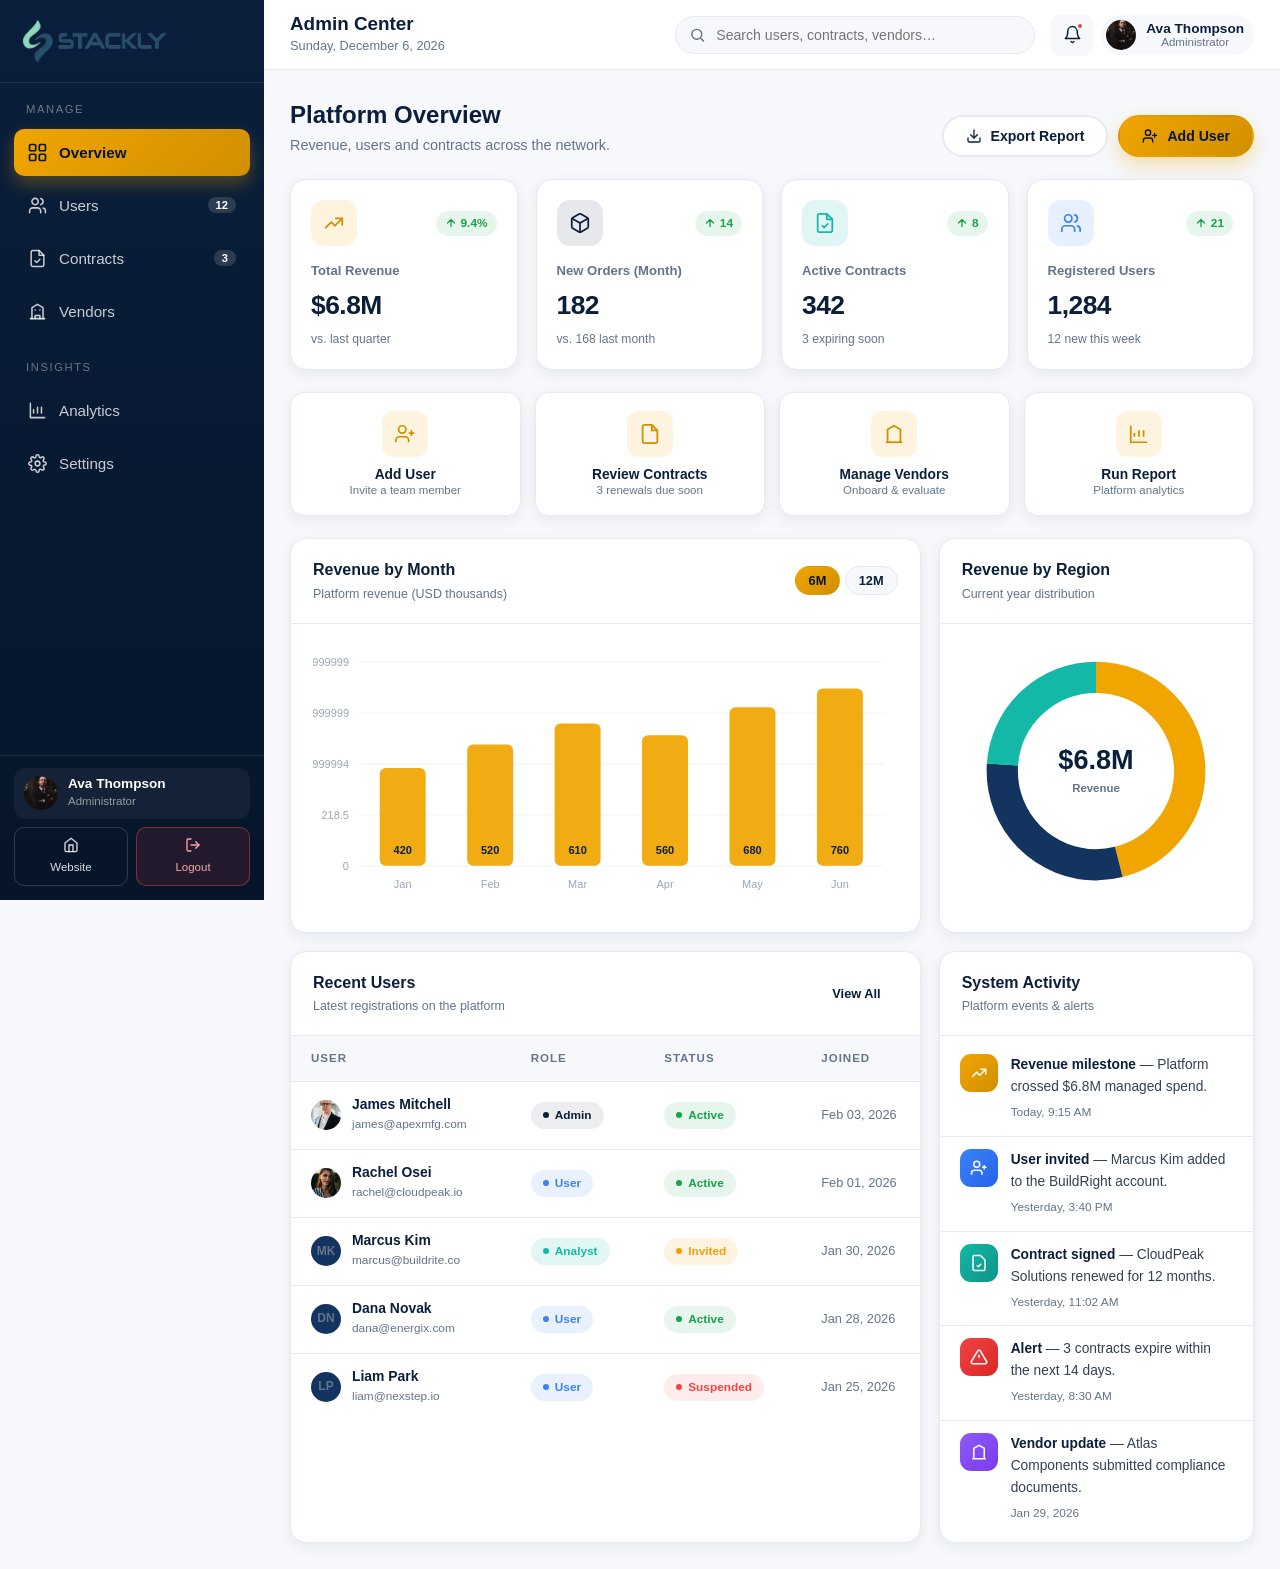
==== commit 7ea3ae20: "Add files via upload" ====
--- a/admin-dashboard.html
+++ b/admin-dashboard.html
@@ -13,7 +13,6 @@
   <aside class="dash-sidebar" id="sidebar">
     <a href="index.html" class="sidebar-brand">
       <img src="assets/logo.webp" alt="Stackly">
-      <span class="brand-txt"><span>Admin Center</span></span>
     </a>
 
     <nav class="sidebar-scroll" aria-label="Admin navigation">
@@ -139,7 +138,7 @@
             <span class="avatar sm"><img src="assets/team-3.webp" alt="Ava Thompson"></span>
             <span>
               <span class="p-name">Ava Thompson</span>
-              <span class="p-role" style="display:block;">Administrator</span>
+              <span class="p-role">Administrator</span>
             </span>
           </button>
 
--- a/css/dashboard.css
+++ b/css/dashboard.css
@@ -635,6 +635,7 @@
 }
 
 .profile-btn .p-role {
+  display: block;
   font-size: 0.72rem;
   color: var(--text-light);
 }
@@ -1673,6 +1674,26 @@
   font-size: 0.74rem;
   color: var(--text-light);
   margin-top: 5px;
+}
+
+.form-group.error .form-control {
+  border-color: #ef4444;
+  background: #fff7f7;
+}
+
+.form-group.error .form-control:focus {
+  box-shadow: 0 0 0 4px rgba(239, 68, 68, 0.12);
+}
+
+.form-error {
+  font-size: 0.76rem;
+  color: #ef4444;
+  margin-top: 6px;
+  display: none;
+}
+
+.form-group.error .form-error {
+  display: block;
 }
 
 .switch-row {
@@ -2139,10 +2160,10 @@
   }
 
   .topbar-title h1 {
-    white-space: normal;
-    overflow: visible;
-    text-overflow: clip;
-    line-height: 1.25;
+    white-space: nowrap;
+    overflow: hidden;
+    text-overflow: ellipsis;
+    line-height: 1.2;
   }
 
   .dropdown-panel {
